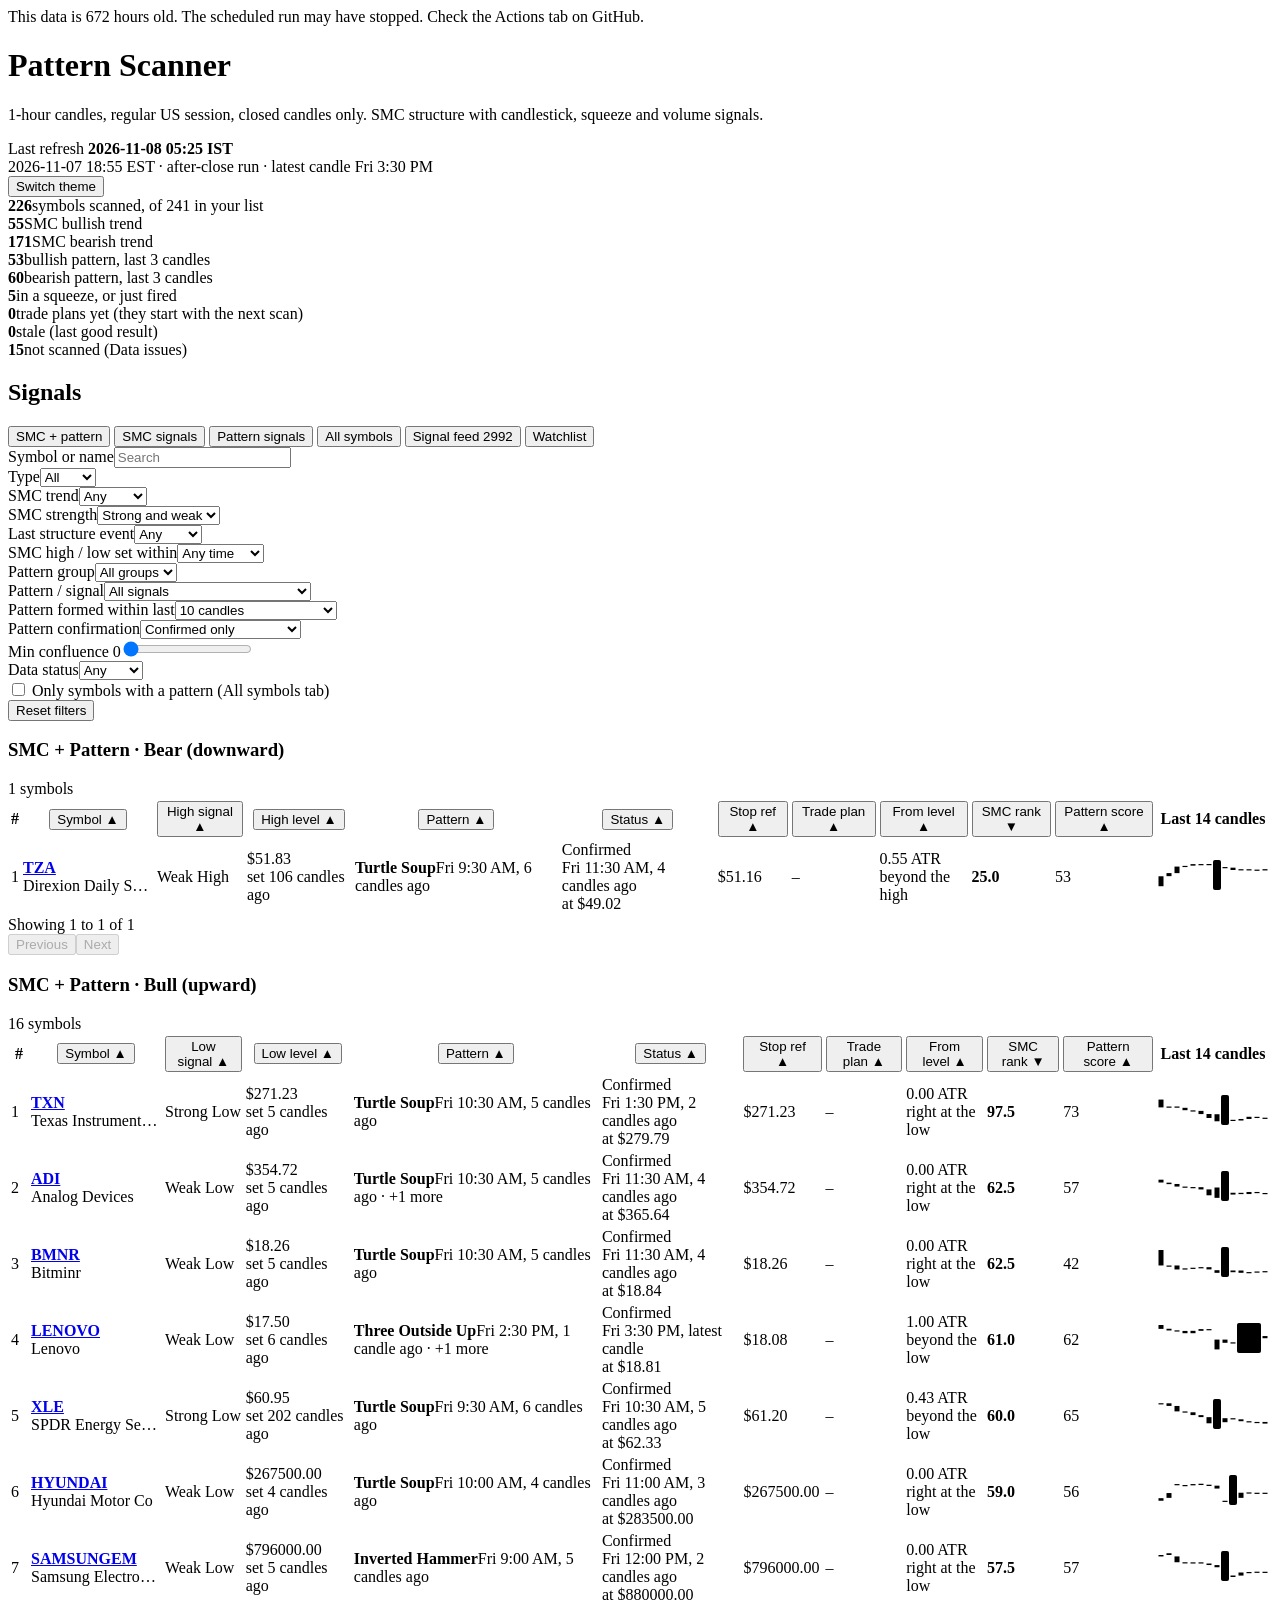
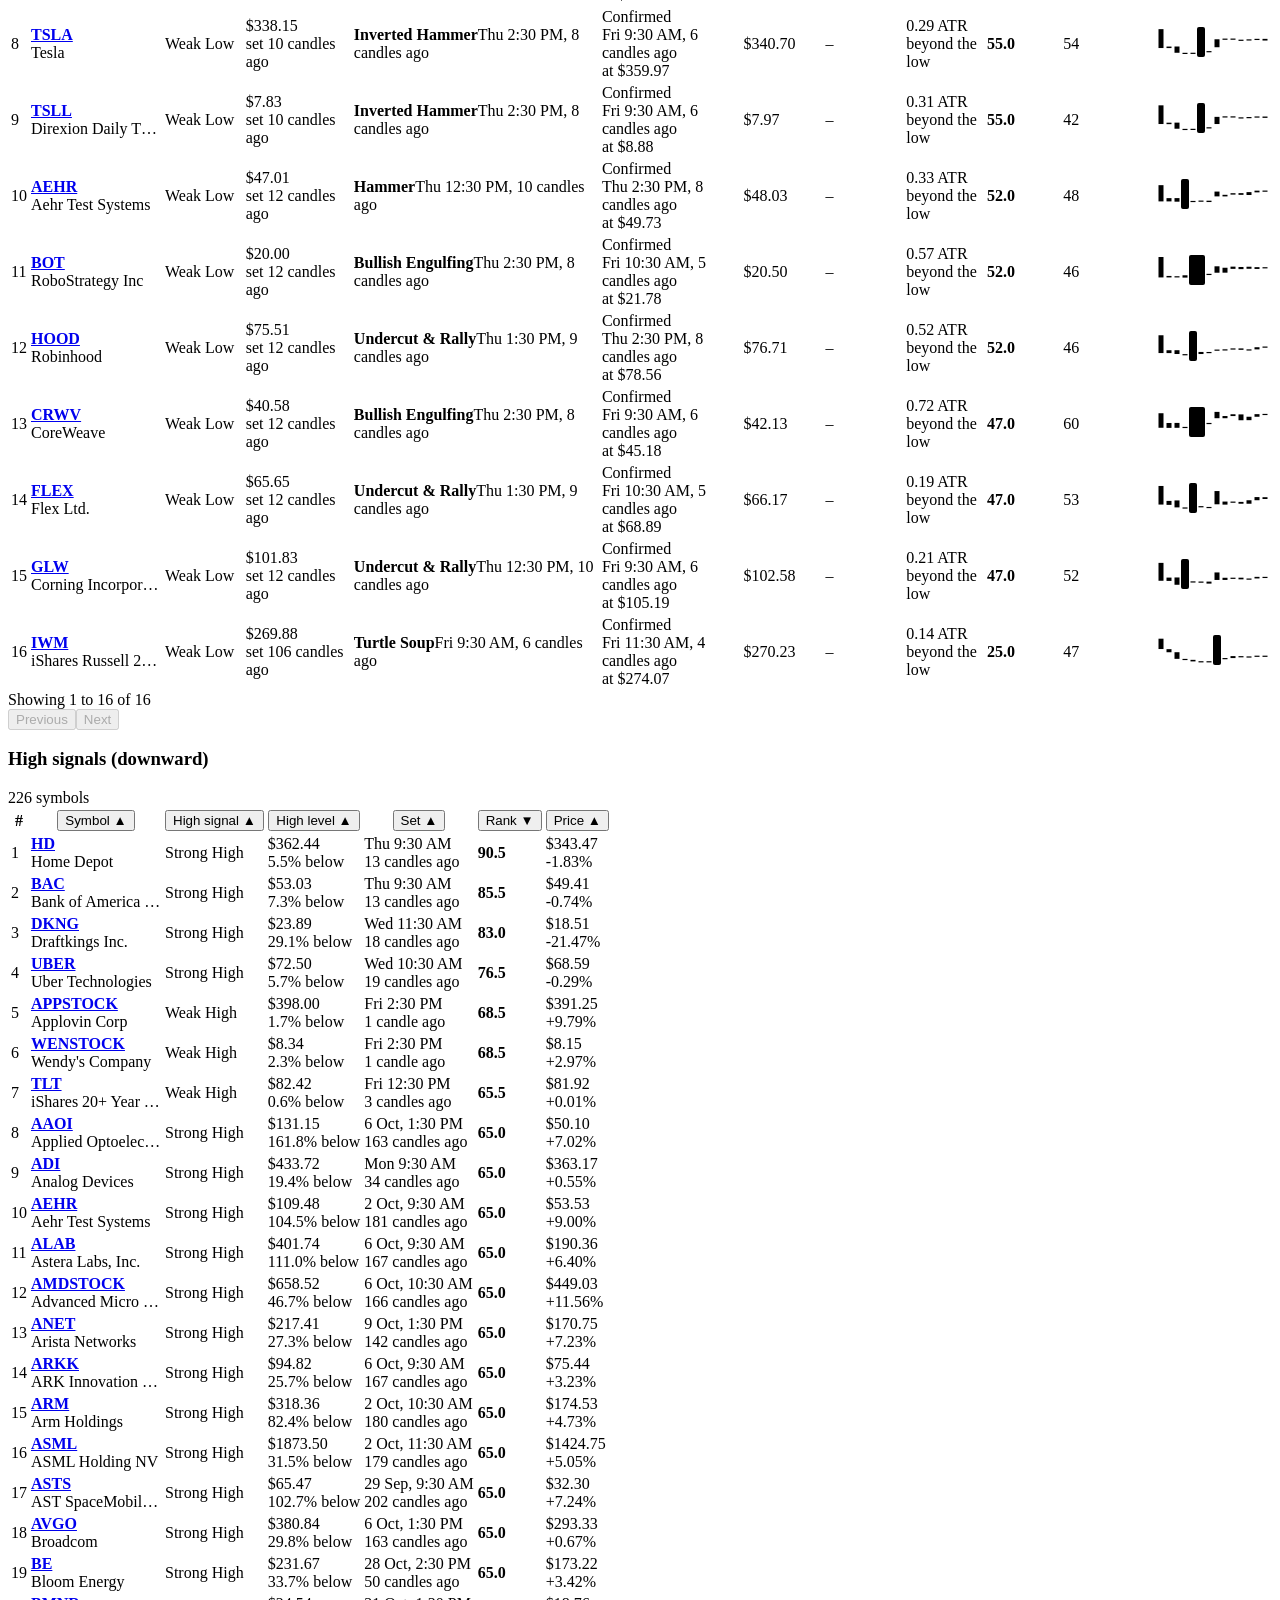
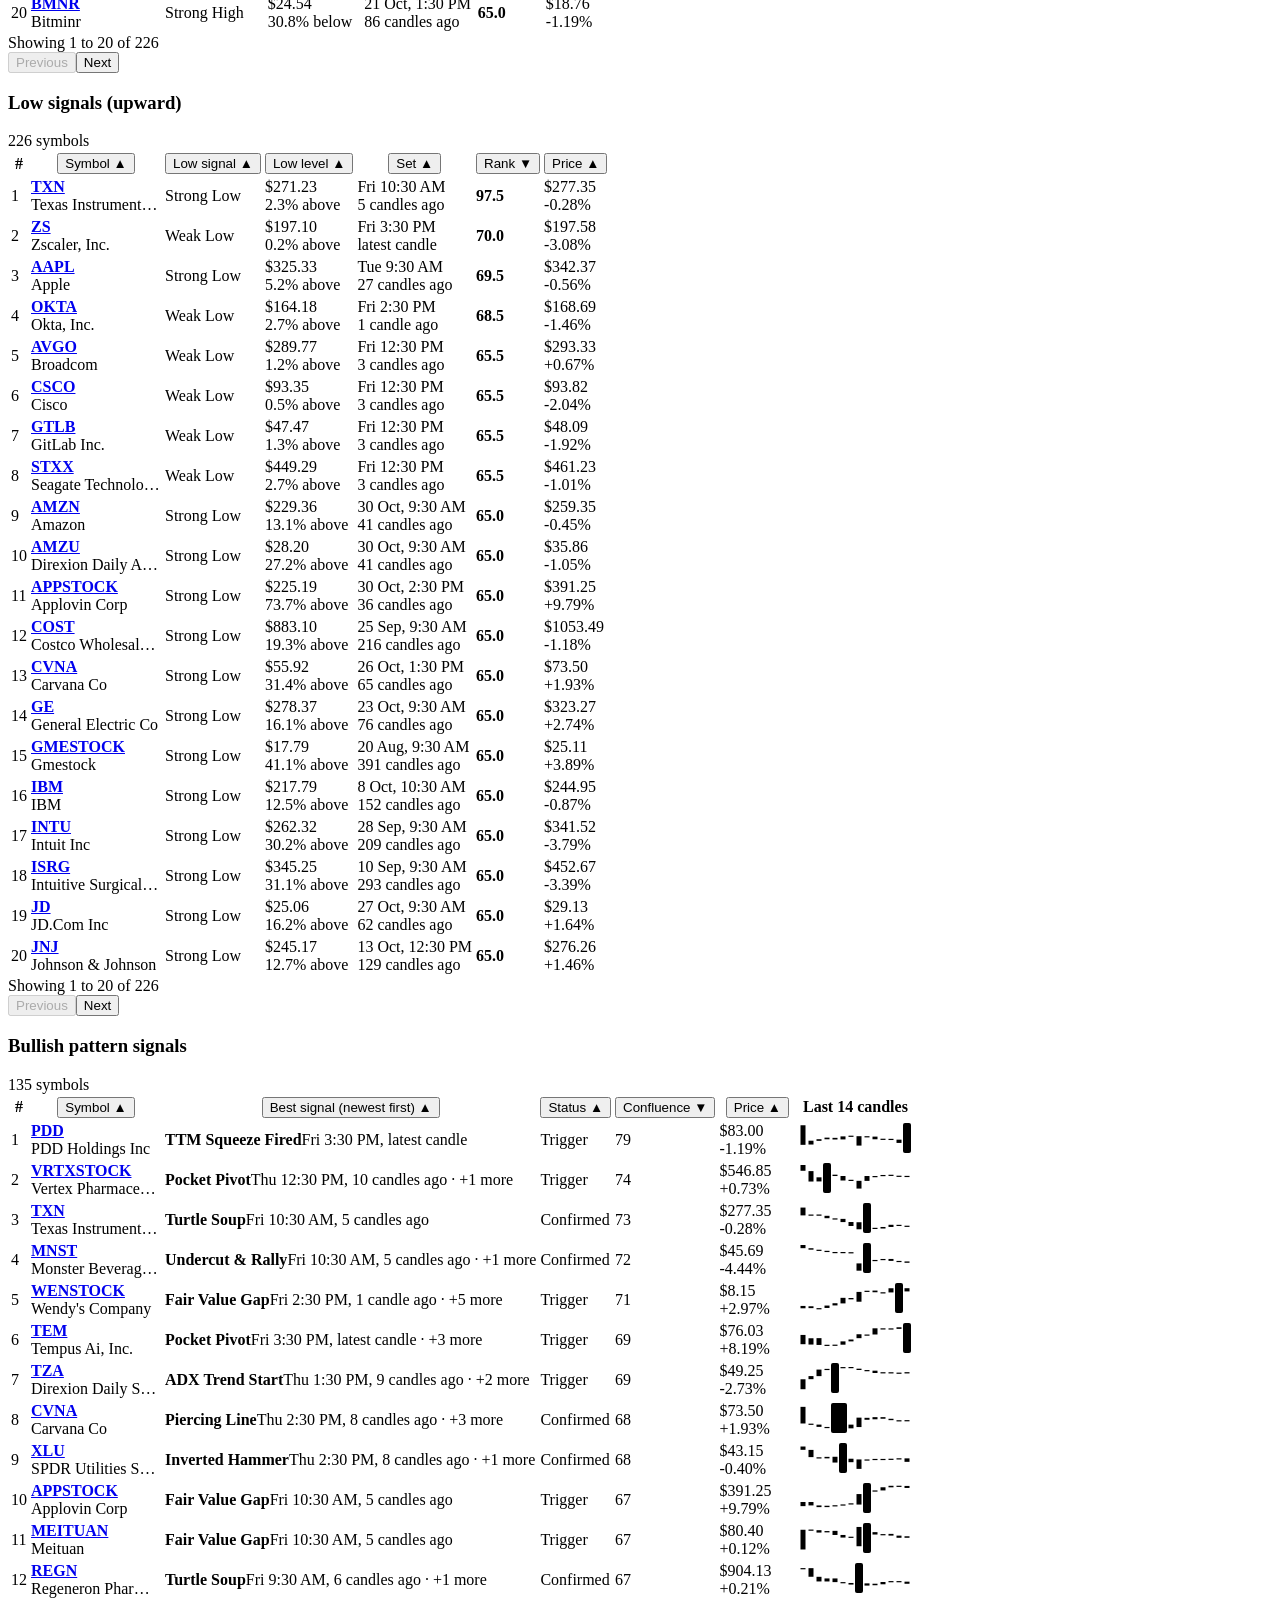
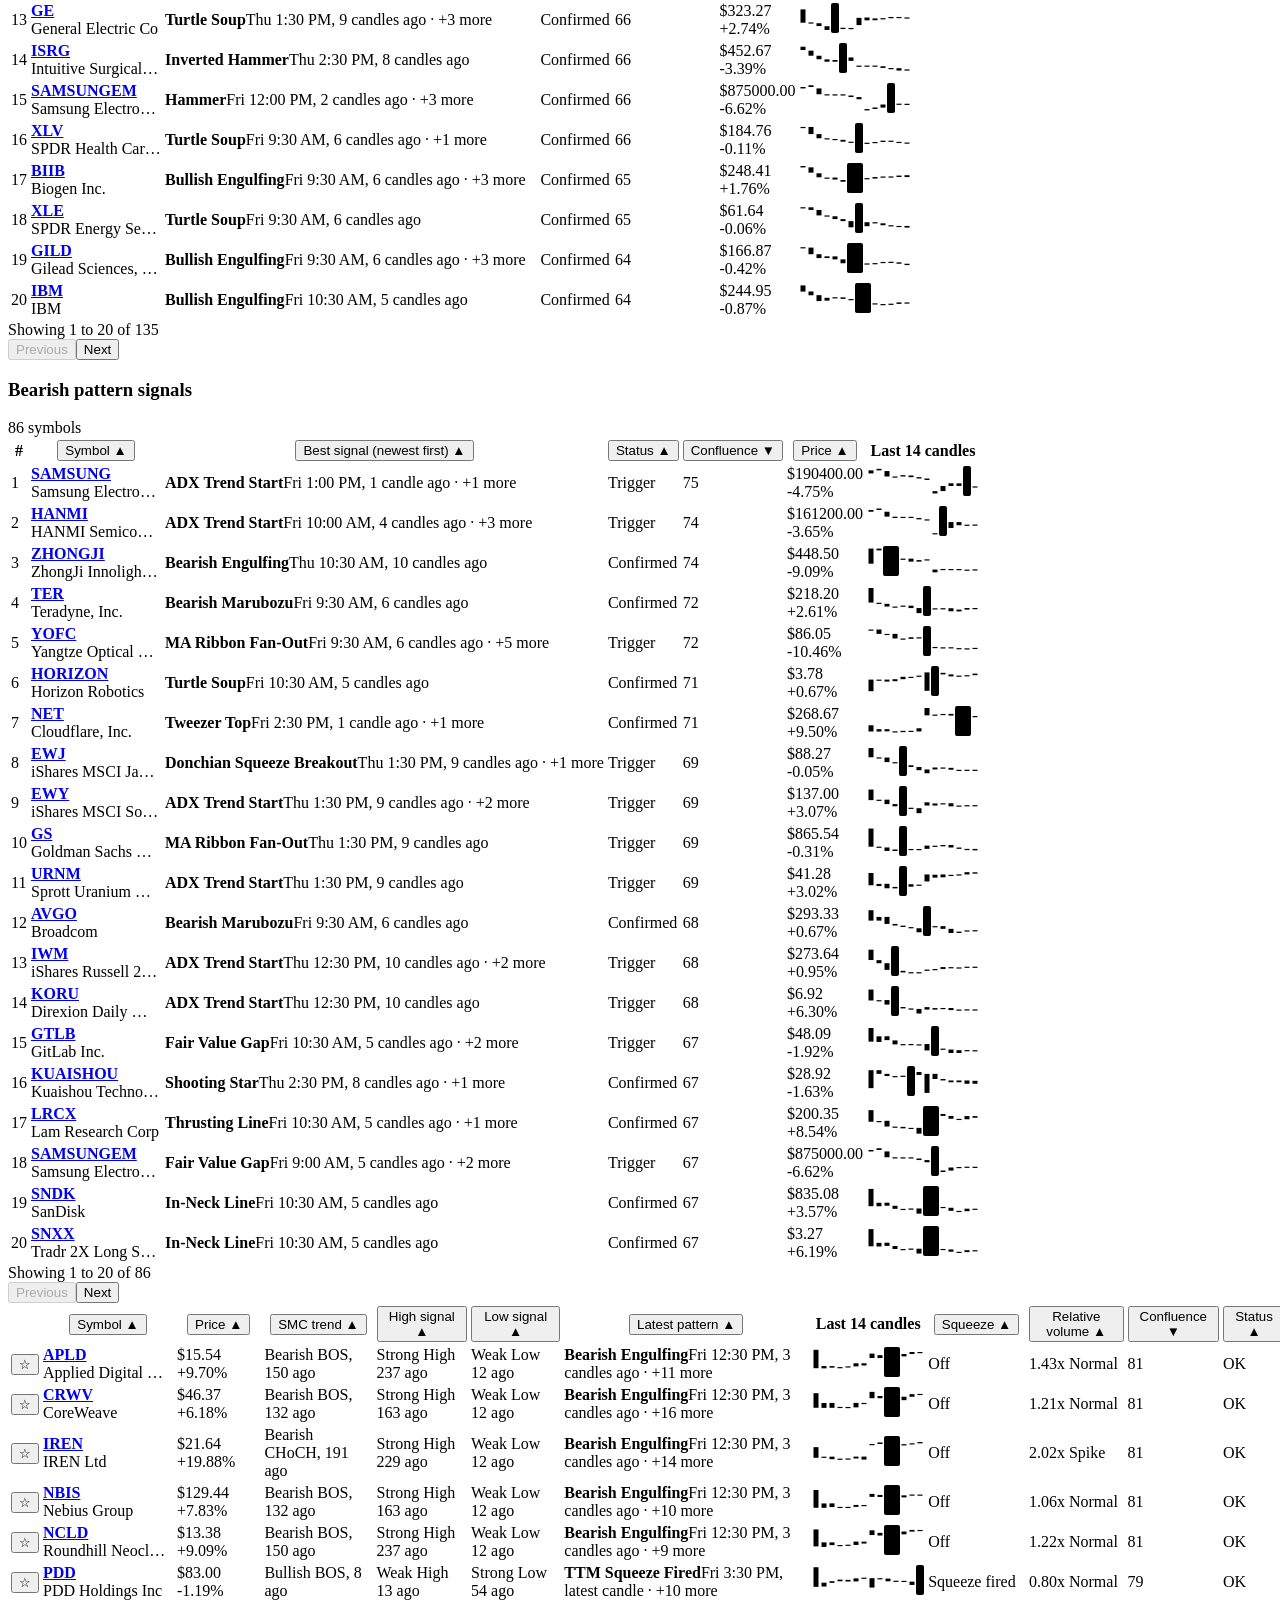
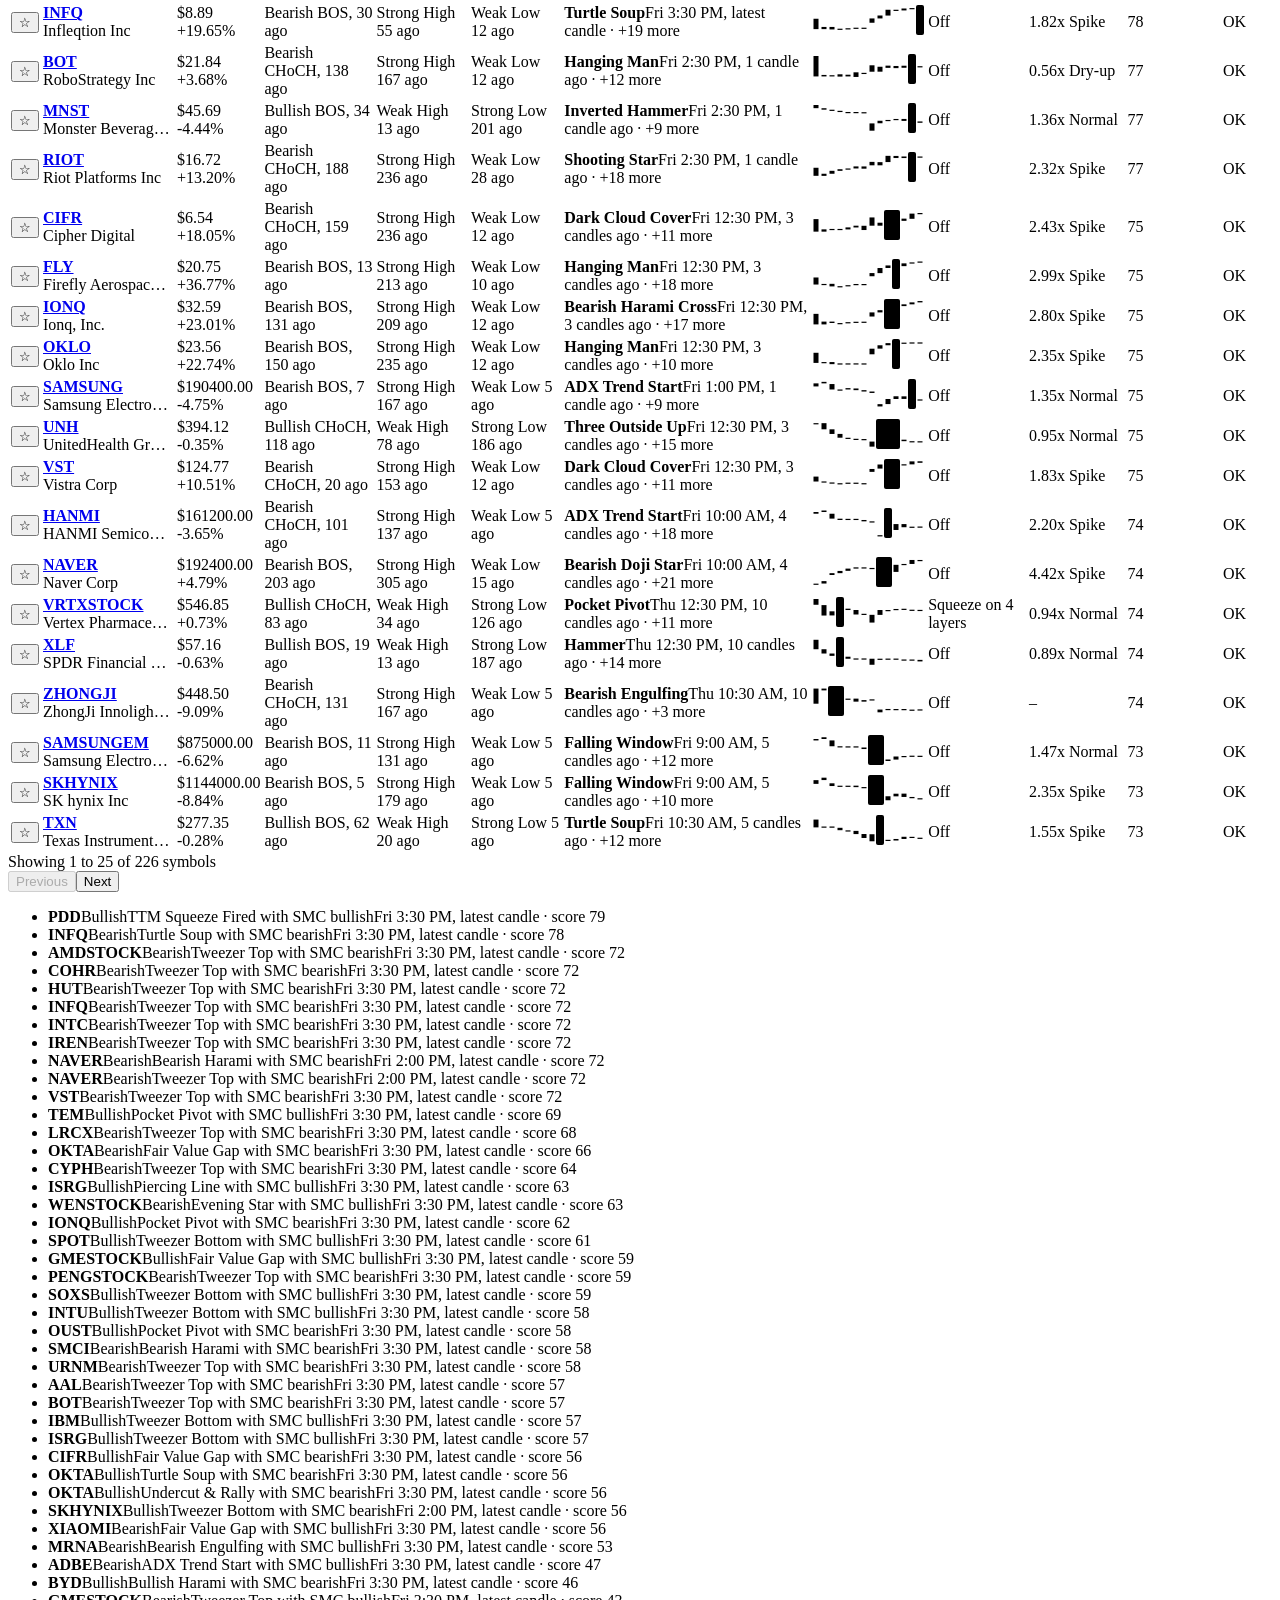
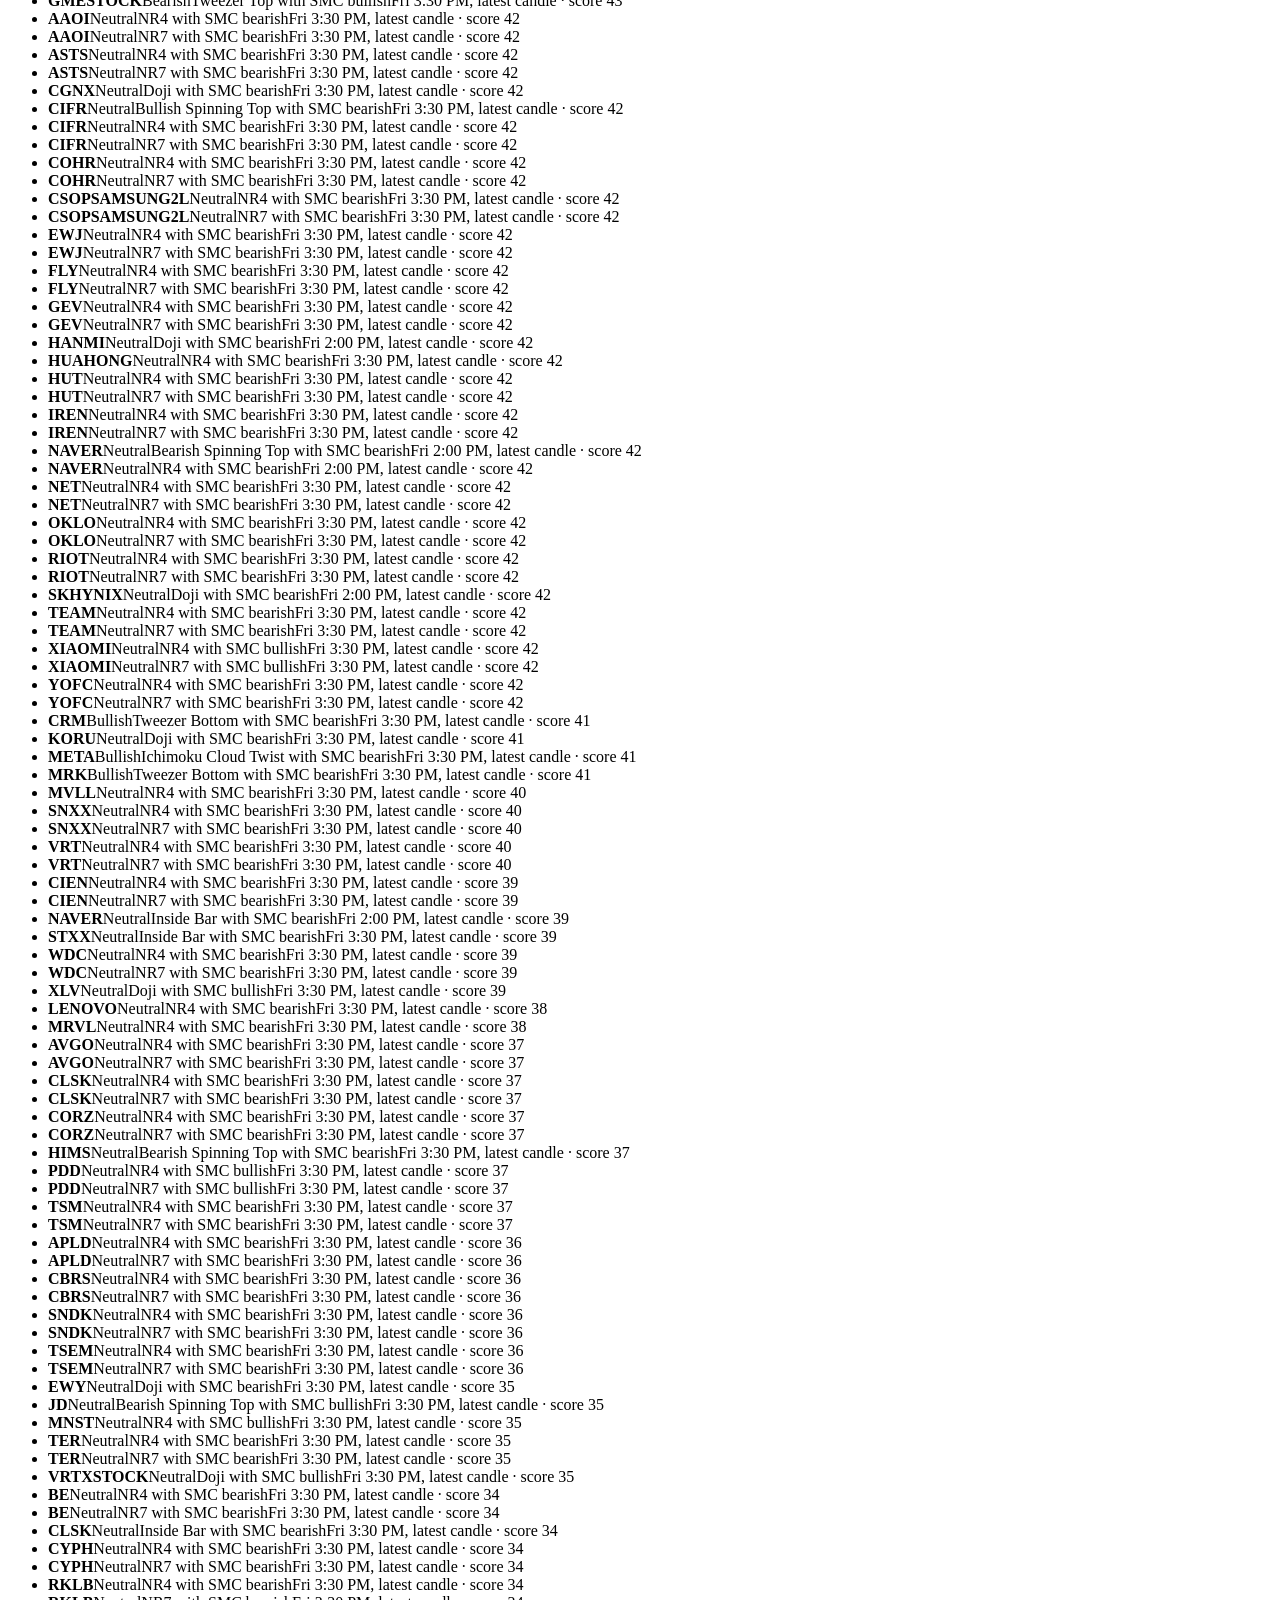
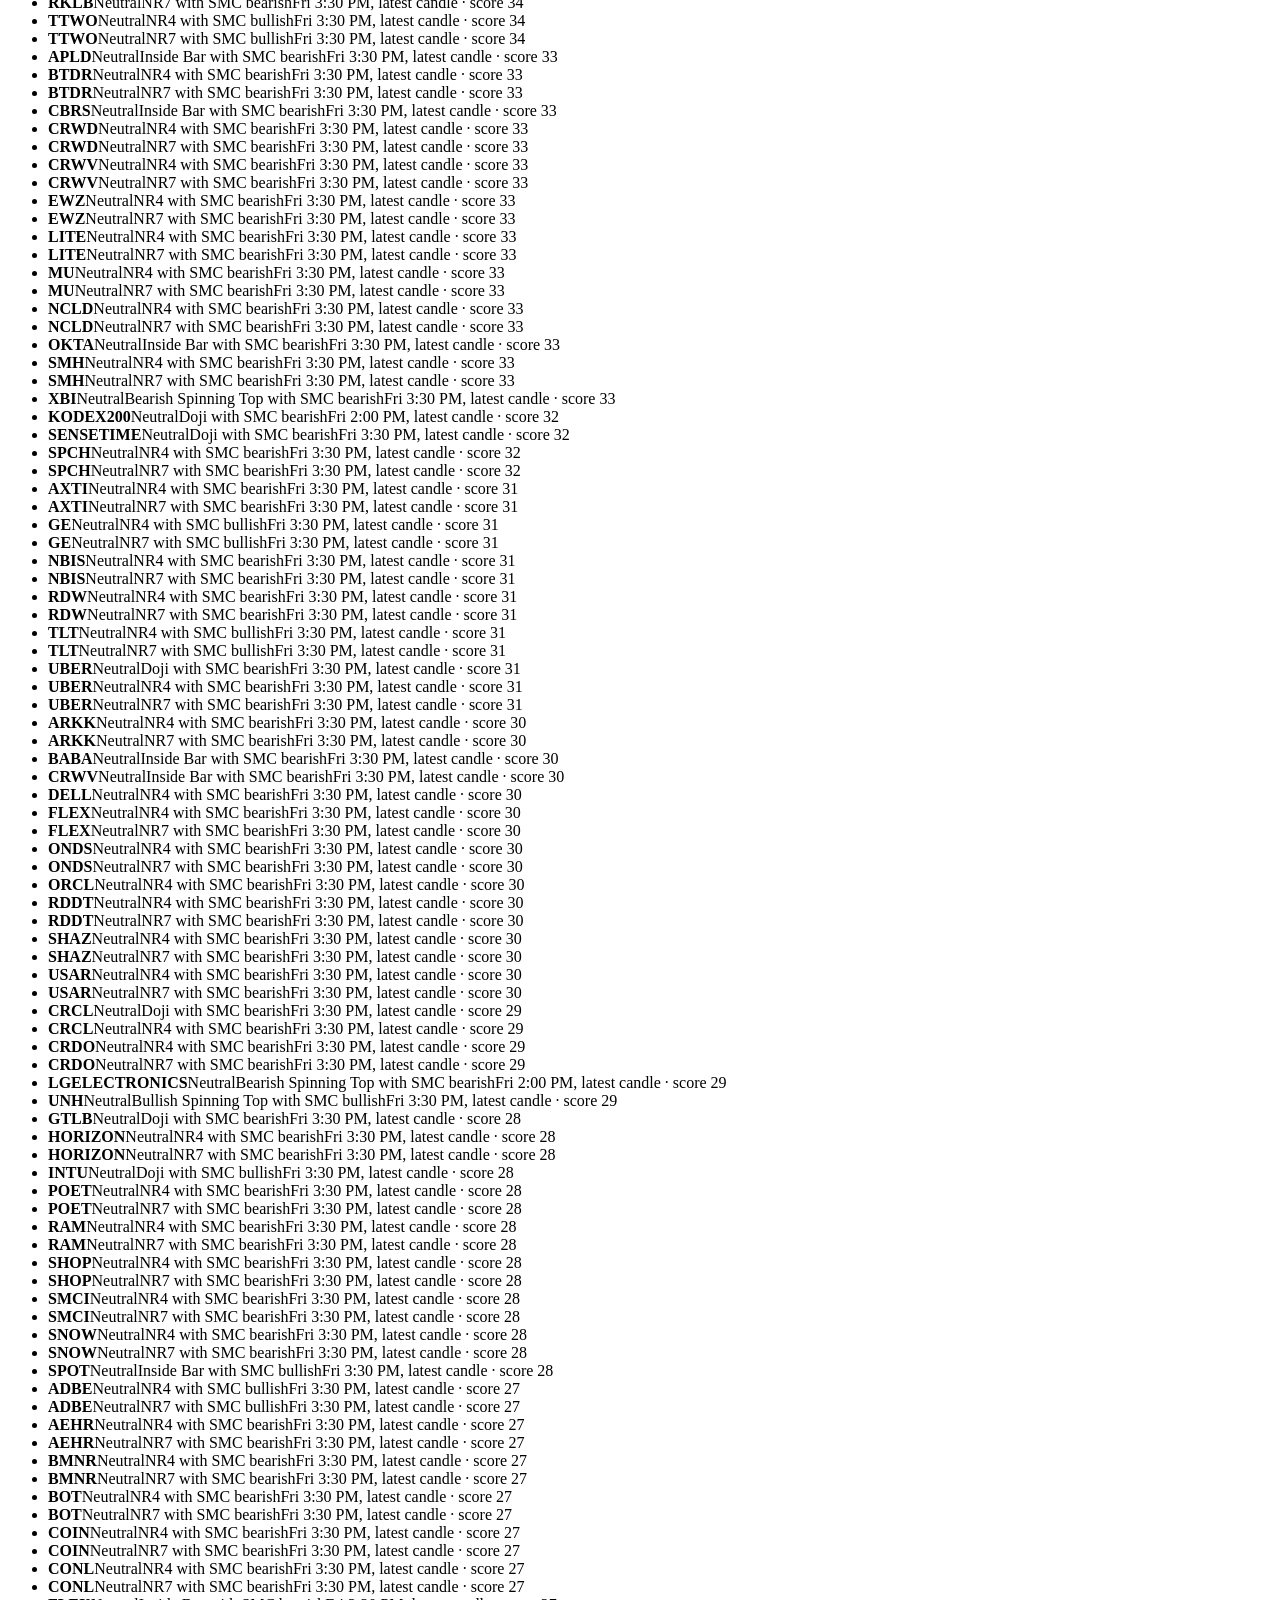
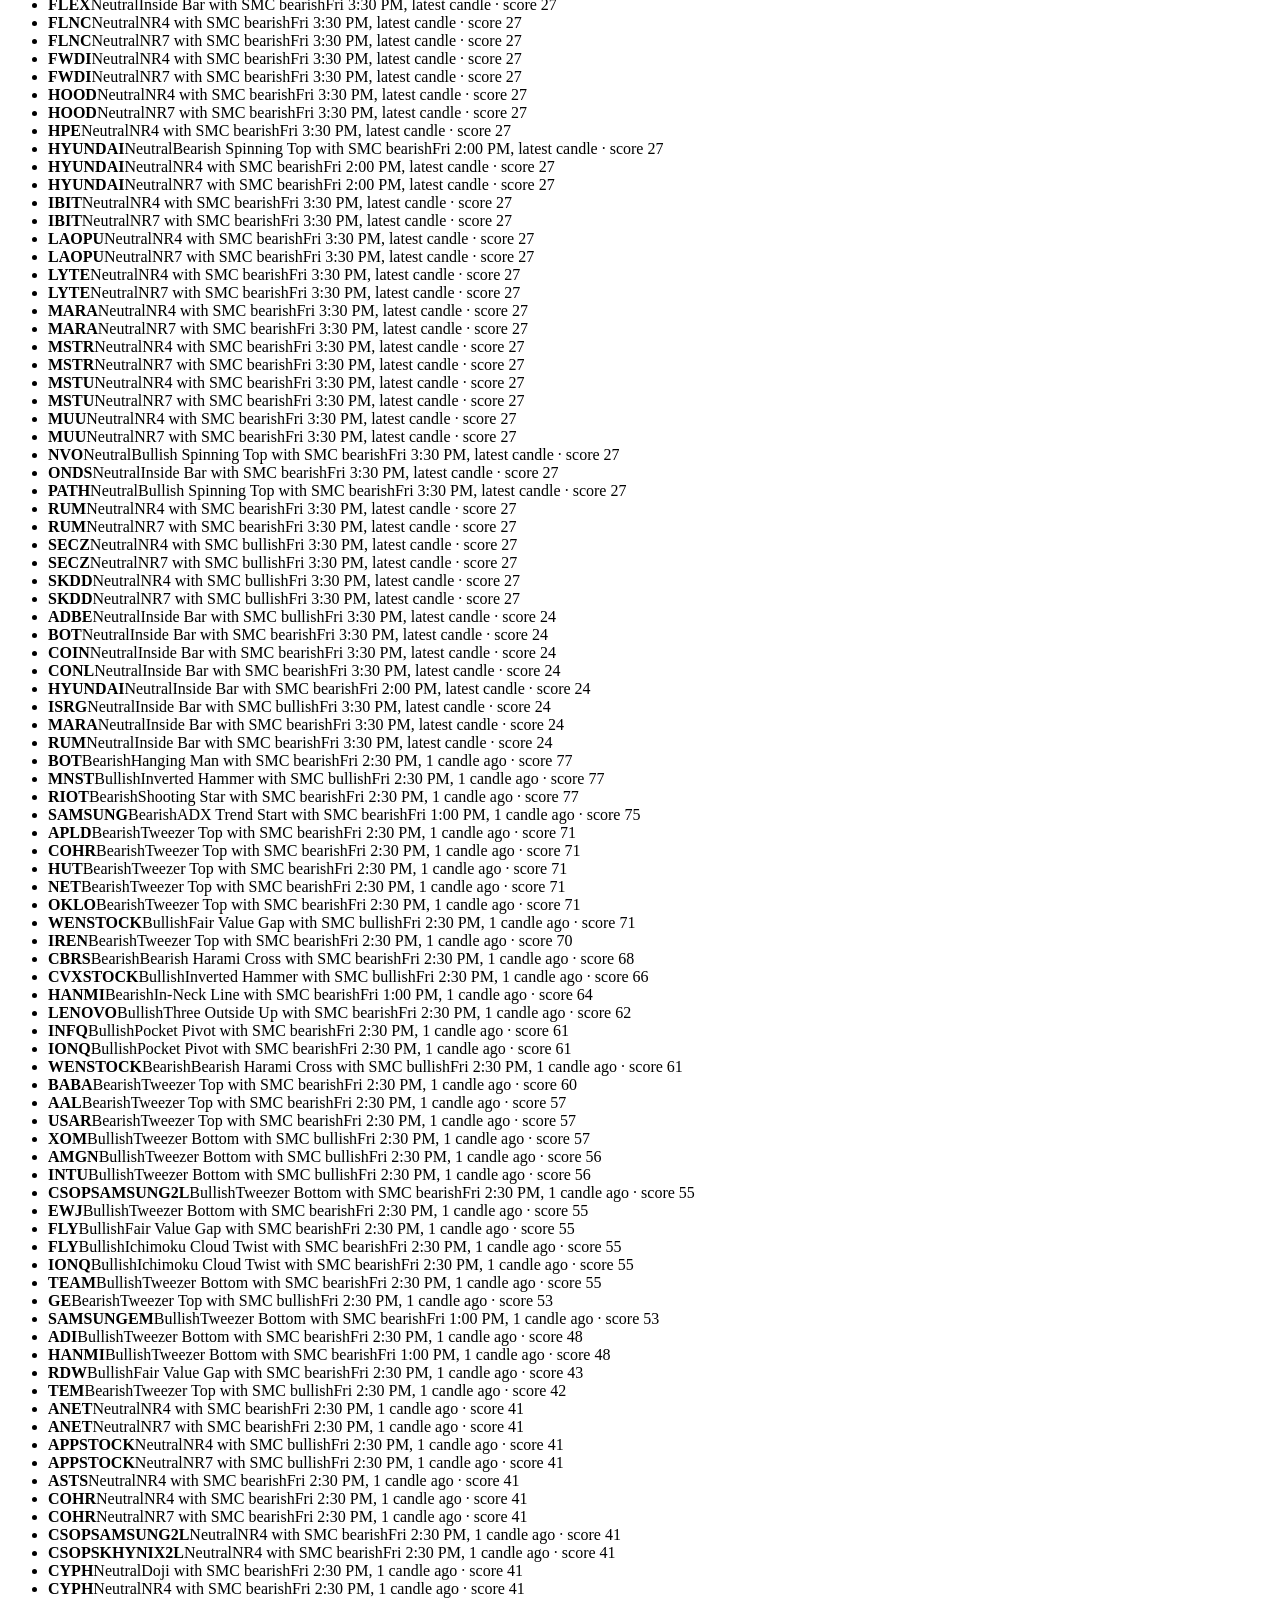
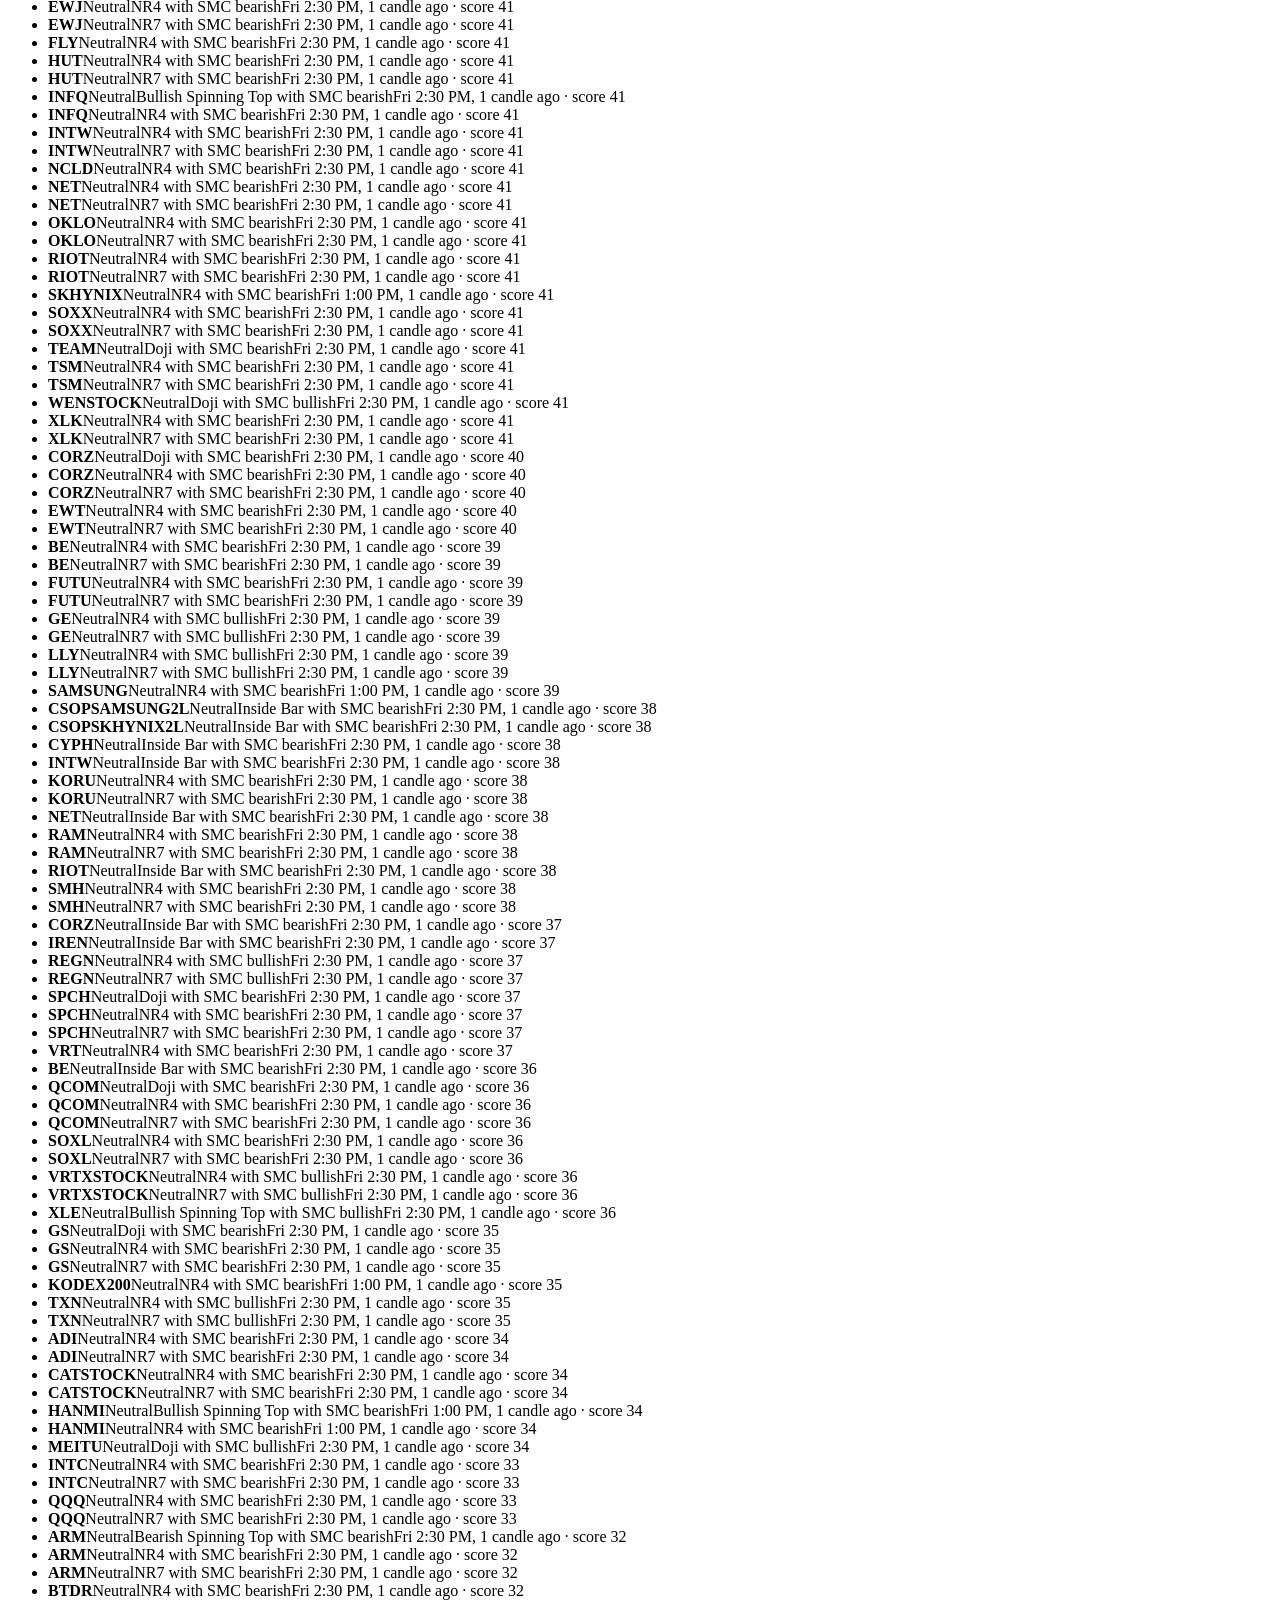
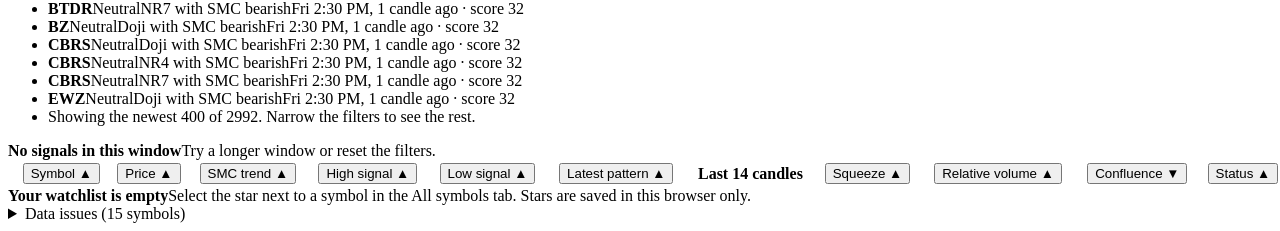
==== main-dashboard/index.html @ 35bfca68 "update" ====
<!DOCTYPE html>
<html lang="en">
<head>
<meta charset="utf-8">
<meta name="viewport" content="width=device-width, initial-scale=1, viewport-fit=cover">
<title>Pattern Scanner</title>
<link rel="preconnect" href="https://fonts.googleapis.com">
<link rel="preconnect" href="https://fonts.gstatic.com" crossorigin>
<link href="https://fonts.googleapis.com/css2?family=IBM+Plex+Sans:wght@400;500;600&display=swap" rel="stylesheet">
<link rel="stylesheet" href="../assets/style.css">
</head>
<body>
<div class="banner err hidden" id="errBanner"></div>
<div class="banner hidden" id="staleBanner"></div>
<div class="wrap">

<header class="top">
  <div>
    <h1>Pattern Scanner</h1>
    <p>1-hour candles, regular US session, closed candles only. SMC structure with candlestick, squeeze and volume signals.</p>
  </div>
  <div class="refresh">
    <div>Last refresh <strong id="refreshIST">loading…</strong></div>
    <div id="refreshSub"></div>
    <button class="theme-btn" id="themeBtn" type="button">Switch theme</button>
  </div>
</header>

<section class="stats" id="stats" aria-label="Scan summary"></section>
<section id="planCompare"></section>
<section id="backtestCard"></section>

<div class="sec"><h2>Signals</h2></div>

<div class="tabs" role="tablist">
  <button class="tab" role="tab" aria-selected="true" data-tab="combo">SMC + pattern</button>
  <button class="tab" role="tab" aria-selected="false" data-tab="smc">SMC signals</button>
  <button class="tab" role="tab" aria-selected="false" data-tab="pat">Pattern signals</button>
  <button class="tab" role="tab" aria-selected="false" data-tab="all">All symbols</button>
  <button class="tab" role="tab" aria-selected="false" data-tab="feed">Signal feed<span class="count" id="feedCount"></span></button>
  <button class="tab" role="tab" aria-selected="false" data-tab="watch">Watchlist<span class="count" id="watchCount"></span></button>
</div>

<section class="filters" aria-label="Filters">
  <div class="field"><label for="fSearch">Symbol or name</label><input id="fSearch" type="search" placeholder="Search"></div>
  <div class="field"><label for="fType">Type</label><select id="fType"><option value="">All</option><option>Stock</option><option>ETF</option></select></div>
  <div class="field"><label for="fSmc">SMC trend</label><select id="fSmc"><option value="">Any</option><option value="BULLISH">Bullish</option><option value="BEARISH">Bearish</option></select></div>
  <div class="field"><label for="fStrength">SMC strength</label><select id="fStrength"><option value="">Strong and weak</option><option value="STRONG">Strong only</option><option value="WEAK">Weak only</option></select></div>
  <div class="field"><label for="fEvent">Last structure event</label><select id="fEvent"><option value="">Any</option><option value="BOS">BOS</option><option value="CHOCH">CHoCH</option></select></div>
  <div class="field"><label for="fAge">SMC high / low set within</label><select id="fAge"><option value="">Any time</option><option value="3">3 candles</option><option value="6">6 candles</option><option value="10">10 candles</option><option value="20">20 candles</option><option value="35">35 candles</option></select></div>
  <div class="field"><label for="fGroup">Pattern group</label><select id="fGroup"><option value="">All groups</option></select></div>
  <div class="field"><label for="fPat">Pattern / signal</label><select id="fPat"><option value="">All signals</option></select></div>
  <div class="field"><label for="fWin">Pattern formed within last</label><select id="fWin"></select></div>
  <div class="field"><label for="fConfirm">Pattern confirmation</label><select id="fConfirm"><option value="confirmed" selected>Confirmed only</option><option value="pending">Pending only</option><option value="any">Confirmed and pending</option></select></div>
  <div class="field"><label for="fConf">Min confluence <span class="val" id="fConfVal">0</span></label><input id="fConf" type="range" min="0" max="90" step="5" value="0"></div>
  <div class="field"><label for="fStatus">Data status</label><select id="fStatus"><option value="">Any</option><option>OK</option><option>STALE</option></select></div>
  <div class="field check"><label><input id="fOnly" type="checkbox"> Only symbols with a pattern (All symbols tab)</label></div>
  <div class="actions"><button class="btn" id="fReset" type="button">Reset filters</button></div>
</section>

<div id="viewCombo"><section class="pair one" id="fullCombo"></section></div>
<div id="viewSmc" class="hidden"><section class="pair" id="fullSmc"></section></div>
<div id="viewPat" class="hidden"><section class="pair" id="fullPat"></section></div>

<div id="viewAll" class="hidden">
  <section class="card">
    <div class="scroll"><table id="tbl" style="min-width:1280px"><thead><tr id="thead"></tr></thead><tbody id="tbody"></tbody></table></div>
    <div class="empty hidden" id="emptyAll"></div>
    <div class="pager"><span class="muted small" id="pagerInfo"></span><div class="btns"><button class="btn" id="prev" type="button">Previous</button><button class="btn" id="next" type="button">Next</button></div></div>
  </section>
</div>

<div id="viewFeed" class="hidden"><section class="card"><ul class="feed" id="feed"></ul><div class="empty hidden" id="emptyFeed"><b>No signals in this window</b>Try a longer window or reset the filters.</div></section></div>

<div id="viewWatch" class="hidden"><section class="card"><div class="scroll"><table id="tblWatch" style="min-width:1280px"><thead><tr id="theadW"></tr></thead><tbody id="tbodyW"></tbody></table></div>
  <div class="empty hidden" id="emptyWatch"><b>Your watchlist is empty</b>Select the star next to a symbol in the All symbols tab. Stars are saved in this browser only.</div></section></div>

<details class="issues" id="issues" hidden>
  <summary id="issuesSummary"></summary>
  <div class="body">
    <p class="muted small">These symbols are not in the tables above. Fix them in <code>shared-data/symbols.csv</code> (the <code>Yahoo Symbol</code> and <code>Active</code> columns) and the next run picks the change up.</p>
    <div class="scroll"><table><thead><tr><th>Symbol</th><th>Yahoo symbol</th><th>Status</th><th>Detail</th></tr></thead><tbody id="issuesBody"></tbody></table></div>
    <p class="muted small" id="csvProblems"></p>
  </div>
</details>

</div>
<script src="../assets/common.js"></script>
<script>
let DATA = null, LIVE = [], META = {};
let watch = getWatch();
const $ = (s, r=document) => r.querySelector(s);
const stockUrl = sym => '../stock/index.html?symbol=' + encodeURIComponent(sym);
const DEFAULT_F = {q:'', type:'', smc:'', strength:'', event:'', age:'', group:'', pat:'', win:10, conf:0, status:'', confirm:'confirmed', only:false};
const state = { tab: 'combo', f: {...DEFAULT_F}, all: {key: 'conf', dir: -1, page: 1, per: 25},
  t: { smcHigh: {key:'rank', dir:-1, page:1}, smcLow: {key:'rank', dir:-1, page:1}, patBull: {key:'score', dir:-1, page:1}, patBear: {key:'score', dir:-1, page:1},
    comboLow: {key:'rank', dir:-1, page:1}, comboHigh: {key:'rank', dir:-1, page:1} } };
const PER = 20;

/* ---------- small cell helpers ---------- */
const SIG = {STRONG_HIGH:['sh','Strong High'], WEAK_HIGH:['wh','Weak High'], STRONG_LOW:['sl','Strong Low'], WEAK_LOW:['wl','Weak Low']};
const sigPill = sig => SIG[sig] ? '<span class="pill ' + SIG[sig][0] + '">' + SIG[sig][1] + '</span>' : '<span class="muted">–</span>';
const EV = {BOS:'BOS', CHOCH:'CHoCH'};
function trendCell(s){
  const m = s.smc || {}, t = m.trend;
  if (t !== 'BULLISH' && t !== 'BEARISH') return '<span class="muted small">Unknown</span>';
  const ev = EV[m.structure_event] ? EV[m.structure_event] + (m.structure_bars_since >= 0 ? ', ' + m.structure_bars_since + ' ago' : '') : '';
  return '<span class="pill ' + (t === 'BULLISH' ? 'bull' : 'bear') + '">' + (t === 'BULLISH' ? 'Bullish' : 'Bearish') + '</span> <span class="muted small">' + esc(ev) + '</span>';
}
const symCell = s => '<a class="symlink" href="' + stockUrl(s.symbol) + '"><b>' + esc(s.symbol) + '</b></a><span class="small muted" title="' + esc(s.name) + '" style="display:block;max-width:130px;white-space:nowrap;overflow:hidden;text-overflow:ellipsis">' + esc(s.name) + '</span>';
const priceCell = s => '$' + money(s.price) + (s.change_pct == null ? '' : '<br><span class="small" style="color:var(--' + (s.change_pct >= 0 ? 'bull' : 'bear') + ')">' + (s.change_pct >= 0 ? '+' : '') + s.change_pct.toFixed(2) + '%</span>');
function confCell(n, dir){ if (!n) return '<span class="muted">0</span>';
  return '<div class="conf"><div class="bar"><i style="width:' + n + '%;background:var(--' + colorVar(dir) + ')"></i></div><span class="n">' + n + '</span></div>'; }
function sqCell(c){ c = c || {}; const st = c.squeeze_state, n = (c.compression_layers || []).length;
  const base = st === 'on' ? '<span class="pill neutral">Squeeze on</span>' : st === 'fired' ? '<span class="pill bull">Squeeze fired</span>' : '<span class="muted small">Off</span>';
  return base + (n >= 3 ? ' <span class="muted small" title="Layers on: ' + esc((c.compression_layers || []).join(', ')) + '">' + n + ' layers</span>' : ''); }
function rvCell(c){ const v = c && c.rel_volume; if (v == null) return '<span class="muted">–</span>';
  const cls = v >= 1.5 ? 'bull' : v <= 0.7 ? 'neutral' : 'none', txt = v >= 1.5 ? 'Spike' : v <= 0.7 ? 'Dry-up' : 'Normal';
  return v.toFixed(2) + 'x <span class="pill ' + cls + '">' + txt + '</span>'; }
function statusCell(s){ return s.scanner_status === 'OK' ? '<span class="pill none">OK</span>'
  : '<span class="pill neutral" title="' + esc(s.scan_error || 'Last scan failed') + '. Showing the previous good result from ' + esc(s.scanned_at || '?') + '.">Stale</span>'; }
function patCell(b, more){
  if (!b) return '<span class="muted">No signal in window</span>';
  return '<div class="patcell ' + b.dir + '"><b>' + esc(b.name) + '</b><span>' + esc(fmtTime(b.time)) + ', ' + agoText(b.since) + (more > 0 ? ' · +' + more + ' more' : '') + '</span></div>';
}
function levelCell(m, key){      // High/Low signal: pill + how long ago the level was set
  const sig = m[key + '_signal'], since = m[key + '_bars_since'];
  if (!SIG[sig]) return '<span class="muted">–</span>';
  return sigPill(sig) + (since != null && since >= 0 ? ' <span class="muted small">' + since + ' ago</span>' : '');
}

/* ---------- filters ---------- */
function symbolOk(s){
  const f = state.f, q = f.q.trim().toLowerCase(), m = s.smc || {};
  return (!q || s.symbol.toLowerCase().includes(q) || (s.name || '').toLowerCase().includes(q))
    && (!f.type || s.type === f.type) && (!f.smc || m.trend === f.smc) && (!f.status || s.scanner_status === f.status)
    && (!f.event || m.structure_event === f.event);
}
/* SMC rows: side 'high' uses the trailing high (Strong/Weak High, bearish rank), 'low' the trailing low. */
function smcRows(side, filtered){
  const key = side === 'high' ? 'top' : 'bottom', f = state.f;
  return (filtered ? LIVE.filter(symbolOk) : LIVE).map(s => {
    const m = s.smc || {}, level = m[key + '_signal_price'];
    return {s, sig: m[key + '_signal'], level, time: m[key + '_signal_time'], since: m[key + '_bars_since'],
      rank: side === 'high' ? m.bearish_rank_score : m.bullish_rank_score,
      away: level ? (side === 'high' ? (level - s.price) / s.price : (s.price - level) / level) * 100 : null};
  }).filter(r => SIG[r.sig]
    && (!filtered || ((!f.strength || r.sig.startsWith(f.strength)) && (f.age === '' || (r.since != null && r.since >= 0 && r.since <= +f.age)))));
}
/* Pattern rows: every symbol with at least one bullish (or bearish) signal in the window that passes the confirmation rule.
   Failed patterns never count. The Top 20 boards always use "confirmed" (patStatus in assets/common.js). */
function patRows(dir, filtered){
  const f = state.f, win = filtered ? f.win : (META.top_board_window || 20), mode = filtered ? f.confirm : 'confirmed';
  const passes = st => mode === 'any' ? st !== 'failed' : mode === 'pending' ? st === 'pending' : (st === 'confirmed' || st === 'trigger');
  return (filtered ? LIVE.filter(symbolOk) : LIVE).map(s => {
    let items = signalsIn(s, win).filter(g => g.dir === dir).map(g => ({g, st: patStatus(s, g)})).filter(x => passes(x.st));
    if (filtered) { if (f.group) items = items.filter(x => x.g.group === f.group); if (f.pat) items = items.filter(x => x.g.name === f.pat); }
    items.sort((x, y) => y.g.score - x.g.score || x.g.since - y.g.since);
    const top = items[0];
    return top ? {s, best: top.g, n: items.length, score: top.g.score, since: top.g.since, status: top.st} : null;
  }).filter(r => r && (!filtered || r.score >= f.conf));
}
const PAT_TIP = "Confirmed only by default: a candle pattern counts once a later candle has closed beyond it (the Handbook's rule). Squeeze, volume, trend and structure signals show as Trigger because the close beyond a level is the signal itself. Failed patterns are never shown. Use the Pattern confirmation filter to see pending ones.";
function patStatusCell(r, dir){
  return r.status === 'confirmed' ? '<span class="pill ' + dir + '">Confirmed</span>'
    : r.status === 'pending' ? '<span class="pill neutral" title="Pattern formed, no later candle has closed beyond it yet">Pending</span>'
    : '<span class="pill none" title="Event signal: the close beyond its level is the trigger itself, nothing further to confirm">Trigger</span>';
}

/* ---------- SMC level + reversal pattern ---------- */
/* Reversal patterns with 3 stars or more in the Handbook ratings (docs/SIGNALS.md), plus Turtle Soup and Undercut & Rally.
   Continuation patterns (windows, three methods, marubozu) are left out on purpose. */
const REV = {
  bull: ['Hammer','Inverted Hammer','Dragonfly Doji','Bullish Engulfing','Piercing Line','Bullish Kicker','Bullish Harami Cross','Bullish Doji Star',
         'Morning Star','Bullish Abandoned Baby','Three White Soldiers','Three Inside Up','Three Outside Up','Bullish Tri-Star','Turtle Soup','Undercut & Rally'],
  bear: ['Shooting Star','Hanging Man','Gravestone Doji','Bearish Engulfing','Dark Cloud Cover','Bearish Kicker','Bearish Harami Cross','Bearish Doji Star',
         'Evening Star','Bearish Abandoned Baby','Three Black Crows','Three Inside Down','Three Outside Down','Bearish Tri-Star','Turtle Soup']
};
const COMBO_ATR = 1;           // the pattern's extreme must be within this many ATR of the SMC level
const COMBO_TREND = 1;         // price must have travelled into the level: the 8 closes before the pattern average at least this many ATR beyond it
const COMBO_RUN = 2;           // drop the setup once price has already run this many ATR away from the pattern (the turn is over, not coming)
const COMBO_TOP_WIN = 10;      // the Top 20 boards only look at patterns formed in the last 10 candles
/* side 'low': Strong/Weak Low + bullish pattern. side 'high': Strong/Weak High + bearish pattern. */
function comboRows(side, filtered){
  const low = side === 'low', key = low ? 'bottom' : 'top', dir = low ? 'bull' : 'bear', f = state.f;
  const win = filtered ? f.win : COMBO_TOP_WIN, out = [];
  (filtered ? LIVE.filter(symbolOk) : LIVE).forEach(s => {
    const m = s.smc || {}, sig = m[key + '_signal'], level = m[key + '_signal_price'], lvSince = m[key + '_bars_since'];
    const atr = (s.context || {}).atr, cs = s.candles || [], n = cs.length;
    if (!SIG[sig] || !sig.endsWith(low ? 'LOW' : 'HIGH') || level == null || !(atr > 0) || !n) return;
    if (filtered && ((f.strength && !sig.startsWith(f.strength)) || (f.age !== '' && !(lvSince != null && lvSince >= 0 && lvSince <= +f.age)))) return;
    const cands = [];
    signalsIn(s, win).forEach(g => {
      if (g.dir !== dir || !REV[dir].includes(g.name) || g.confirm === 'failed') return;
      if (filtered && ((f.group && g.group !== f.group) || (f.pat && g.name !== f.pat) || g.score < f.conf)) return;
      if (lvSince != null && lvSince >= 0 && g.since > lvSince) return;            // pattern must come at or after the level was set
      const end = n - 1 - g.since, a = Math.max(0, end - (g.len - 1)); if (end < 0) return;
      let lo = Infinity, hi = -Infinity;
      for (let i = a; i <= end; i++) { lo = Math.min(lo, cs[i][3]); hi = Math.max(hi, cs[i][2]); }
      const ext = low ? lo : hi, gap = ext - level;
      if (Math.abs(gap) > COMBO_ATR * atr) return;                                  // not at the level
      const pre = cs.slice(Math.max(0, a - 8), a);                                   // the candles before the pattern
      if (pre.length < 4) return;
      const avg = pre.reduce((t, c) => t + c[4], 0) / pre.length;
      if (!((low ? avg - ext : ext - avg) >= COMBO_TREND * atr)) return;            // no real move into the level, so nothing to reverse
      if ((low ? s.price - ext : ext - s.price) > COMBO_RUN * atr) return;          // already ran away, too late
      let status = g.confirm || 'pending', failed = false, confIdx = -1;
      for (let i = end + 1; i < n; i++) {
        if (low ? cs[i][3] < ext : cs[i][2] > ext) { failed = true; break; }       // new low (high) after the pattern: setup is dead
        if (confIdx < 0 && (low ? cs[i][4] > hi : cs[i][4] < lo)) confIdx = i;      // first later candle that closed beyond the pattern = confirmation candle
        if (status === 'pending' && confIdx === i) status = 'confirmed';
      }
      if (failed) return;
      if (status !== 'confirmed') return;                                           // only turns that have already started: a later candle closed beyond the pattern
      cands.push({g, status, confTime: confIdx >= 0 ? cs[confIdx][0] : null, confPrice: confIdx >= 0 ? cs[confIdx][4] : null, confSince: confIdx >= 0 ? n - 1 - confIdx : null, stop: g.stop != null ? g.stop : ext, dist: Math.abs(gap) / atr, above: low ? gap >= 0 : gap <= 0});
    });
    if (!cands.length) return;
    cands.sort((x, y) => y.g.score - x.g.score || x.g.since - y.g.since);
    const c = cands[0];
    out.push({s, sig, level, time: m[key + '_signal_time'], since: lvSince, rank: low ? m.bullish_rank_score : m.bearish_rank_score,
      best: c.g, n: cands.length, status: c.status, confTime: c.confTime, confPrice: c.confPrice, confSince: c.confSince, stop: c.stop, dist: c.dist, above: c.above, score: c.g.score});
  });
  return out;
}

/* ---------- generic compact table ---------- */
const smcCols = side => [
  {k:'sym', t:'Symbol', get: r => r.s.symbol, cell: r => symCell(r.s)},
  {k:'sig', t: side === 'high' ? 'High signal' : 'Low signal', get: r => r.sig, cell: r => sigPill(r.sig)},
  {k:'level', t: side === 'high' ? 'High level' : 'Low level', num:true, get: r => r.level, cell: r => '$' + money(r.level) + '<br><span class="muted small">' + (r.away == null ? '–' : r.away.toFixed(1) + '% ' + (side === 'high' ? 'below' : 'above')) + '</span>'},
  {k:'since', t:'Set', get: r => r.since ?? 999, cell: r => '<span class="small">' + esc(fmtTime(r.time)) + '</span><br><span class="muted small">' + (r.since != null && r.since >= 0 ? agoText(r.since) : '–') + '</span>'},
  {k:'rank', t:'Rank', num:true, get: r => r.rank ?? -1, cell: r => '<b style="color:var(--' + (side === 'high' ? 'bear' : 'bull') + ')">' + (r.rank != null ? Number(r.rank).toFixed(1) : '–') + '</b>'},
  {k:'price', t:'Price', num:true, get: r => r.s.price, cell: r => priceCell(r.s)}
];
const patCols = dir => [
  {k:'sym', t:'Symbol', get: r => r.s.symbol, cell: r => symCell(r.s)},
  {k:'sig', t:'Best signal (newest first)', get: r => r.since, cell: r => patCell(r.best, r.n - 1)},
  {k:'status', t:'Status', get: r => r.status, cell: r => patStatusCell(r, dir)},
  {k:'score', t:'Confluence', get: r => r.score, cell: r => confCell(r.score, dir)},
  {k:'price', t:'Price', num:true, get: r => r.s.price, cell: r => priceCell(r.s)},
  {k:'strip', t:'Last 14 candles', sort:false, cell: r => strip(r.s, r.best)}
];
let PLAN_LIST = [], PLANS = {}, BACKTEST = null;
const isMainRule = p => !p.variant || p.variant === 'levels';
const fmtR = v => (v > 0 ? '+' : '') + Number(v).toFixed(1) + 'R';
const fmtR2 = v => (v > 0 ? '+' : '') + Number(v).toFixed(2) + 'R';   // the backtest differences are small: two decimals
const PLAN_STATE = {open:'open', tp1:'TP1 hit, stop at entry', sl:'stopped out', be:'TP1, then stopped at entry', tp2:'TP2 reached', expired:'expired'};
function planOf(r, dir){ return PLANS[r.s.symbol + '|' + (dir === 'bull' ? 'long' : 'short') + '|' + r.best.name + '|' + r.best.time] || null; }
function planCell(r, dir){
  const p = planOf(r, dir);
  if (!p) return '<span class="muted small" title="No plan: it needs a support/resistance level at least 0.5 ATR away on BOTH sides of the entry, or the setup was confirmed before plans were recorded.">–</span>';
  const good = p.rr1 >= 1.5, result = p.r != null ? fmtR(p.r) : (p.r_live != null ? 'now ' + fmtR(p.r_live) : '');
  return '<span class="small" title="Frozen when the setup was first seen. SL = nearest level on the wrong side (min. 0.5 ATR away) minus 0.2 ATR, never inside the pattern. TP1 / TP2 = the next two levels. After TP1 the stop moves to entry.">SL $' + money(p.sl) + ' &middot; TP1 $' + money(p.tp1) + (p.tp2 != null ? ' &middot; TP2 $' + money(p.tp2) : '') + '</span><br>' +
    '<span class="small" style="color:var(--' + (good ? (dir === 'bull' ? 'bull' : 'bear') : 'muted') + ')">RR ' + Number(p.rr1).toFixed(1) + (good ? '' : ' (low)') + '</span> <span class="muted small">&middot; ' + esc(PLAN_STATE[p.status] || p.status) + (result ? ' &middot; ' + result : '') + '</span>';
}
const comboCols = side => { const low = side === 'low', dir = low ? 'bull' : 'bear'; return [
  {k:'sym', t:'Symbol', get: r => r.s.symbol, cell: r => symCell(r.s)},
  {k:'sig', t: low ? 'Low signal' : 'High signal', get: r => r.sig, cell: r => sigPill(r.sig)},
  {k:'level', t: low ? 'Low level' : 'High level', num:true, get: r => r.level, cell: r => '$' + money(r.level) + '<br><span class="muted small">' + (r.since != null && r.since >= 0 ? 'set ' + agoText(r.since) : '–') + '</span>'},
  {k:'pat', t:'Pattern', get: r => r.best.name, cell: r => patCell(r.best, r.n - 1)},
  {k:'status', t:'Status', get: r => r.status, cell: r => r.status === 'confirmed' ? '<span class="pill ' + dir + '">Confirmed</span>' + (r.confTime ? '<br><span class="muted small" title="The candle that closed beyond the pattern and confirmed it">' + esc(fmtTime(r.confTime)) + ', ' + agoText(r.confSince) + '</span><br><span class="small" title="Closing price of the confirming candle">at $' + money(r.confPrice) + '</span>' : '') : '<span class="pill neutral" title="Pattern formed, no later candle has closed beyond it yet">Pending</span>'},
  {k:'stop', t:'Stop ref', num:true, get: r => r.stop, cell: r => '$' + money(r.stop)},
  {k:'plan', t:'Trade plan', get: r => (planOf(r, dir) || {}).rr1 ?? -1, cell: r => planCell(r, dir)},
  {k:'dist', t:'From level', num:true, get: r => r.dist, cell: r => r.dist.toFixed(2) + ' ATR<br><span class="muted small">' + (r.dist < 0.05 ? 'right at the ' : (r.above ? 'beyond the ' : 'inside the ')) + (low ? 'low' : 'high') + '</span>'},
  {k:'rank', t:'SMC rank', num:true, get: r => r.rank ?? -1, cell: r => '<b style="color:var(--' + (low ? 'bull' : 'bear') + ')">' + (r.rank != null ? Number(r.rank).toFixed(1) : '–') + '</b>'},
  {k:'score', t:'Pattern score', get: r => r.score, cell: r => confCell(r.score, dir)},
  {k:'strip', t:'Last 14 candles', sort:false, cell: r => strip(r.s, r.best)}
]; };
const TABLE_DEFS = {
  smcHigh: {title:'High signals (downward)', cls:'bear', sub:'', cols: () => smcCols('high'), rows: f => smcRows('high', f)},
  smcLow:  {title:'Low signals (upward)', cls:'bull', sub:'', cols: () => smcCols('low'), rows: f => smcRows('low', f)},
  patBull: {title:'Bullish pattern signals', cls:'bull', sub:'', tip: PAT_TIP, cols: () => patCols('bull'), rows: f => patRows('bull', f)},
  comboLow: {title:'SMC + Pattern · Bull (upward)', cls:'bull', tie:(a, b) => b.score - a.score, sub:'', tip:"Strong/Weak Low + bullish reversal pattern (3 stars or more, Turtle Soup, Undercut & Rally) at the low, within 1 ATR, after a real decline into it, no new low since, price not more than 2 ATR away. Confirmed only: a later candle has closed beyond the pattern. Ranked by bullish SMC rank, ties by pattern score.", cols: () => comboCols('low'), rows: f => comboRows('low', f)},
  comboHigh: {title:'SMC + Pattern · Bear (downward)', cls:'bear', tie:(a, b) => b.score - a.score, sub:'', tip:"Strong/Weak High + bearish reversal pattern (3 stars or more, Turtle Soup) at the high, within 1 ATR, after a real rise into it, no new high since, price not more than 2 ATR away. Confirmed only: a later candle has closed beyond the pattern. Ranked by bearish SMC rank, ties by pattern score.", cols: () => comboCols('high'), rows: f => comboRows('high', f)},
  patBear: {title:'Bearish pattern signals', cls:'bear', sub:'', tip: PAT_TIP, cols: () => patCols('bear'), rows: f => patRows('bear', f)}
};
function tableShell(id, d, top){
  return '<div class="tcard"><div class="head"><h3 class="' + d.cls + '"' + (d.tip ? ' title="' + esc(d.tip) + '"' : '') + '>' + (top ? 'Top 20 · ' : '') + d.title + '</h3><span class="cnt" id="' + id + '-cnt"></span>' + (d.sub ? '<p>' + d.sub + '</p>' : '') + '</div>' +
    '<div class="scroll' + (/combo/.test(id) ? '' : ' tall') + '"><table><thead><tr id="' + id + '-head"></tr></thead><tbody id="' + id + '-body"></tbody></table></div>' +
    (top ? '' : '<div class="pager"><span class="muted small" id="' + id + '-info"></span><div class="btns"><button class="btn" data-pg="-1" data-t="' + id + '" type="button">Previous</button><button class="btn" data-pg="1" data-t="' + id + '" type="button">Next</button></div></div>') + '</div>';
}
function renderTable(prefix, id, top){
  const d = TABLE_DEFS[id], cols = d.cols(), st = state.t[id], ids = prefix + id;
  let rows = d.rows(!top);
  const total = rows.length;
  const sk = top ? (/^(smc|combo)/.test(id) ? 'rank' : 'score') : st.key, sd = top ? -1 : st.dir, col = cols.find(c => c.k === sk) || cols[0];
  rows.sort((a, b) => { const va = col.get(a), vb = col.get(b); return (va < vb ? -1 : va > vb ? 1 : 0) * sd || (d.tie ? d.tie(a, b) : 0) || a.s.symbol.localeCompare(b.s.symbol); });
  const pages = Math.max(1, Math.ceil(rows.length / PER)); if (!top && st.page > pages) st.page = pages;
  const start = top ? 0 : (st.page - 1) * PER, slice = top ? rows.slice(0, META.top_board_size || 20) : rows.slice(start, start + PER);
  $('#' + ids + '-head').innerHTML = '<th>#</th>' + cols.map(c => {
    if (top || c.sort === false) return '<th class="' + (c.num ? 'num' : '') + '">' + c.t + '</th>';
    const on = st.key === c.k;
    return '<th class="' + (c.num ? 'num' : '') + '" aria-sort="' + (on ? (st.dir > 0 ? 'ascending' : 'descending') : 'none') + '"><button type="button" data-tsort="' + c.k + '" data-t="' + ids + '">' + c.t + ' <span class="arrow">' + (on ? (st.dir > 0 ? '▲' : '▼') : '▲') + '</span></button></th>';
  }).join('');
  $('#' + ids + '-body').innerHTML = slice.length ? slice.map((r, i) => '<tr class="row" data-sym="' + esc(r.s.symbol) + '"><td class="idx">' + (start + i + 1) + '</td>' +
    cols.map(c => '<td class="' + (c.num ? 'num' : '') + '">' + c.cell(r) + '</td>').join('') + '</tr>').join('')
    : '<tr><td colspan="' + (cols.length + 1) + '" class="muted" style="padding:22px;text-align:center">' + (top ? 'None right now.' : 'No symbols match the current filters.') + '</td></tr>';
  $('#' + ids + '-cnt').textContent = top ? 'showing ' + slice.length + ' of ' + total : total + ' symbols';
  if (!top){
    $('#' + ids + '-info').textContent = rows.length ? 'Showing ' + (start + 1) + ' to ' + (start + slice.length) + ' of ' + rows.length : '0 symbols';
    document.querySelector('[data-t="' + ids + '"][data-pg="-1"]').disabled = st.page <= 1;
    document.querySelector('[data-t="' + ids + '"][data-pg="1"]').disabled = st.page >= pages;
  }
}

/* ---------- All symbols table ---------- */
function view(s){
  const f = state.f;
  let sigs = signalsIn(s, f.win);
  if (f.group) sigs = sigs.filter(g => g.group === f.group);
  if (f.pat) sigs = sigs.filter(g => g.name === f.pat);
  const best = bestOf(sigs);
  return {s, sigs, best, conf: best ? best.score : 0};
}
const ALLCOLS = [
  {k:'star', t:'', sort:false}, {k:'sym', t:'Symbol'}, {k:'price', t:'Price', num:true}, {k:'smc', t:'SMC trend'},
  {k:'high', t:'High signal'}, {k:'low', t:'Low signal'}, {k:'pat', t:'Latest pattern'}, {k:'strip', t:'Last 14 candles', sort:false},
  {k:'sq', t:'Squeeze'}, {k:'rv', t:'Relative volume', num:true}, {k:'conf', t:'Confluence'}, {k:'status', t:'Status'}
];
const allSort = {
  sym: x => x.s.symbol, price: x => x.s.price, smc: x => (x.s.smc || {}).trend || '', high: x => (x.s.smc || {}).bearish_rank_score ?? -1,
  low: x => (x.s.smc || {}).bullish_rank_score ?? -1, pat: x => x.best ? x.best.since : 99,
  sq: x => ({fired:2, on:1, off:0})[(x.s.context || {}).squeeze_state] ?? 0, rv: x => (x.s.context || {}).rel_volume ?? -1,
  conf: x => x.conf, status: x => x.s.scanner_status
};
function head(id){
  $(id).innerHTML = ALLCOLS.map(c => {
    const on = state.all.key === c.k, aria = on ? (state.all.dir > 0 ? 'ascending' : 'descending') : 'none';
    if (c.sort === false) return '<th>' + c.t + '</th>';
    return '<th class="' + (c.num ? 'num' : '') + '" aria-sort="' + aria + '"><button type="button" data-sort="' + c.k + '">' + c.t + ' <span class="arrow">' + (on ? (state.all.dir > 0 ? '▲' : '▼') : '▲') + '</span></button></th>';
  }).join('');
}
function allRowsHtml(list){
  return list.map(x => {
    const r = x.s, m = r.smc || {}, starred = watch.includes(r.symbol);
    return '<tr class="row" data-sym="' + esc(r.symbol) + '">' +
      '<td><button class="star" type="button" aria-pressed="' + starred + '" aria-label="' + (starred ? 'Remove ' : 'Add ') + esc(r.symbol) + (starred ? ' from' : ' to') + ' watchlist" data-star="' + esc(r.symbol) + '">' + (starred ? '★' : '☆') + '</button></td>' +
      '<td class="symcell">' + symCell(r) + '</td><td class="num">' + priceCell(r) + '</td><td>' + trendCell(r) + '</td>' +
      '<td>' + levelCell(m, 'top') + '</td><td>' + levelCell(m, 'bottom') + '</td>' +
      '<td>' + patCell(x.best, x.sigs.length - 1) + '</td><td>' + strip(r, x.best) + '</td><td>' + sqCell(r.context) + '</td>' +
      '<td class="num">' + rvCell(r.context) + '</td><td>' + confCell(x.conf, x.best && x.best.dir) + '</td><td>' + statusCell(r) + '</td></tr>';
  }).join('');
}
function sortAll(list){
  const g = allSort[state.all.key], dir = state.all.dir;
  return list.sort((a, b) => { const va = g(a), vb = g(b); return (va < vb ? -1 : va > vb ? 1 : 0) * dir || a.s.symbol.localeCompare(b.s.symbol); });
}
function allFiltered(){
  const f = state.f, narrowed = !!(f.group || f.pat);
  return LIVE.filter(symbolOk).map(view).filter(x => ((f.only || narrowed) ? x.sigs.length > 0 : true) && x.conf >= f.conf);
}
function renderAllTab(){
  head('#thead');
  const list = sortAll(allFiltered()), a = state.all;
  const pages = Math.max(1, Math.ceil(list.length / a.per)); if (a.page > pages) a.page = pages;
  const start = (a.page - 1) * a.per, slice = list.slice(start, start + a.per);
  $('#tbody').innerHTML = allRowsHtml(slice);
  $('#emptyAll').classList.toggle('hidden', list.length > 0); $('#tbl').classList.toggle('hidden', list.length === 0);
  if (!list.length) $('#emptyAll').innerHTML = LIVE.length ? '<b>No symbols match these filters</b>Reset the filters or lower the minimum confluence.' : '<b>No scan results yet</b>Run the “Scan market” workflow once on GitHub (Actions tab), then reload this page.';
  $('#pagerInfo').textContent = list.length ? 'Showing ' + (start + 1) + ' to ' + (start + slice.length) + ' of ' + list.length + ' symbols' : '0 symbols';
  $('#prev').disabled = a.page <= 1; $('#next').disabled = a.page >= pages;
}

/* ---------- feed + watchlist ---------- */
function renderFeed(){
  const f = state.f, items = [];
  LIVE.filter(symbolOk).forEach(s => signalsIn(s, f.win).forEach(g => { if ((!f.group || g.group === f.group) && (!f.pat || g.name === f.pat) && g.score >= f.conf) items.push({s, g}); }));
  items.sort((a, b) => a.g.since - b.g.since || b.g.score - a.g.score);
  $('#feedCount').textContent = ' ' + items.length;
  const shown = items.slice(0, 400);
  $('#feed').innerHTML = shown.map(({s, g}) => '<li data-open="' + esc(s.symbol) + '"><b>' + esc(s.symbol) + '</b><span class="pill ' + g.dir + '">' + dirLabel(g.dir) + '</span><span>' + esc(g.name) + ' <span class="muted small">with SMC ' + esc(((s.smc || {}).trend || 'unknown').toLowerCase()) + '</span></span><span class="when">' + esc(fmtTime(g.time)) + ', ' + agoText(g.since) + ' · score ' + g.score + '</span></li>').join('')
    + (items.length > shown.length ? '<li class="muted small" style="cursor:default">Showing the newest ' + shown.length + ' of ' + items.length + '. Narrow the filters to see the rest.</li>' : '');
  $('#emptyFeed').classList.toggle('hidden', items.length > 0);
}
function renderWatch(){
  $('#watchCount').textContent = watch.length ? ' ' + watch.length : '';
  head('#theadW');
  const have = LIVE.filter(s => watch.includes(s.symbol));
  $('#tbodyW').innerHTML = allRowsHtml(sortAll(have.map(view)));
  $('#emptyWatch').classList.toggle('hidden', have.length > 0); $('#tblWatch').classList.toggle('hidden', have.length === 0);
}
function renderFull(){ ['comboLow','comboHigh','smcHigh','smcLow','patBull','patBear'].forEach(id => renderTable('f_', id, false)); renderAllTab(); renderFeed(); renderWatch(); }

/* ---------- header, stats, issues ---------- */
function renderHeader(){
  $('#refreshIST').textContent = META.generated_ist || 'no scan yet';
  const rt = META.run_type === 'mid-session' ? 'mid-session run (current candle excluded)' : META.run_type === 'after-close' ? 'after-close run' : 'run';
  $('#refreshSub').textContent = (META.generated_et ? META.generated_et + ' · ' : '') + rt + (META.latest_candle ? ' · latest candle ' + fmtTime(META.latest_candle) : '');
  if (META.generated_at){
    const hrs = (Date.now() - Date.parse(META.generated_at)) / 36e5;
    if (hrs > 30) { const b = $('#staleBanner'); b.textContent = 'This data is ' + Math.round(hrs) + ' hours old. The scheduled run may have stopped. Check the Actions tab on GitHub.'; b.classList.remove('hidden'); }
  }
}
const RULES = [
  ['levels', 'Levels', 'SL and TP1 / TP2 at the next support / resistance (the rule shown in the table above)'],
  ['fixed', 'Level stop, fixed targets', 'the same stop, but TP1 = 1.5R and TP2 = 3R: do level-based targets add anything?'],
  ['atr', 'No levels', 'SL 1.5 ATR beyond entry (or the pattern extreme), TP1 = 1.5R, TP2 = 3R: do levels add anything at all?']];
function planCompareHtml(){
  if (!PLAN_LIST.length) return '';
  const rows = RULES.map(([key, name, tip]) => {
    const all = PLAN_LIST.filter(p => (p.variant || 'levels') === key), fin = all.filter(p => p.r != null);
    const n = fin.length, avg = n ? fin.reduce((t, p) => t + p.r, 0) / n : null;
    const sd = n > 1 ? Math.sqrt(fin.reduce((t, p) => t + (p.r - avg) ** 2, 0) / (n - 1)) : null;
    const cnt = s => fin.filter(p => p.status === s).length;
    return '<tr><td title="' + esc(tip) + '"><b>' + esc(name) + '</b></td><td class="num">' + (all.length - n) + '</td><td class="num">' + n + '</td>' +
      '<td class="num"><b>' + (avg == null ? '–' : fmtR(avg)) + '</b>' + (sd == null ? '' : ' <span class="muted small">&plusmn; ' + (sd / Math.sqrt(n)).toFixed(1) + '</span>') + '</td>' +
      '<td class="num">' + (n ? Math.round(100 * fin.filter(p => p.r > 0).length / n) + '%' : '–') + '</td>' +
      '<td class="num">' + cnt('sl') + '</td><td class="num">' + cnt('be') + '</td><td class="num">' + cnt('tp2') + '</td><td class="num">' + cnt('expired') + '</td></tr>';
  }).join('');
  return '<div class="tcard" style="margin-bottom:18px"><div class="head"><h3>Which exit rule works? Same setups, three rules</h3></div>' +
    '<div class="scroll"><table><thead><tr><th>Rule</th><th class="num">Open</th><th class="num">Finished</th><th class="num">Average R &plusmn; error</th><th class="num">Win rate</th><th class="num">Stopped</th><th class="num">TP1, then stop</th><th class="num">TP2</th><th class="num">Expired</th></tr></thead><tbody>' + rows + '</tbody></table></div>' +
    '<p class="muted small" style="padding:8px 14px 12px">R = distance from entry to stop; half is sold at TP1, half at TP2 or the stop. The three rules trade exactly the same setups, so the rows are directly comparable. ' +
    'Each average has an error margin (&plusmn;): with fewer than about 30 finished plans per rule it means little. <b>Do not compare the rows with each other:</b> the rules have different stop and target shapes, which changes the result even on pure noise, so a gap between rows does not show that levels help. The Backtest card below compares each rule with its own result on shuffled prices, which is the fair test.</p></div>';
}
function backtestHtml(b){
  if (!b || !b.rules) return '';
  const R = (x, f) => x == null ? '–' : (f === 'pct' ? Math.round(100 * x) + '%' : fmtR2(x));
  const pm = x => x == null ? '' : ' <span class="muted small">&plusmn; ' + Number(x).toFixed(2) + '</span>';
  const verdict = (e, n) => n < 30 ? '<span class="muted">too few setups</span>' : e.z == null ? '–' :
    e.z >= 2 ? '<b style="color:var(--bull)">beats noise (' + e.z.toFixed(1) + '&times; the error)</b>' :
    e.z <= -2 ? '<b style="color:var(--bear)">worse than noise (' + e.z.toFixed(1) + '&times;)</b>' :
    '<span class="muted">not proven (' + (e.z > 0 ? '+' : '') + e.z.toFixed(1) + '&times; the error)</span>';
  const rows = RULES.map(([k, name, tip]) => {
    const r = b.rules[k], s = (b.shuffled || {})[k] || {}, e = (b.edge || {})[k] || {};
    return '<tr><td title="' + esc(tip) + '"><b>' + esc(name) + '</b></td><td class="num">' + r.n + '</td><td class="num"><b>' + R(r.avg_r) + '</b>' + pm(r.se) + '</td><td class="num">' + R(r.win, 'pct') + '</td>' +
      '<td class="num">' + R(s.avg_r) + pm(s.se) + '</td><td class="num"><b>' + (e.diff == null ? '–' : fmtR2(e.diff)) + '</b>' + pm(e.se) + '</td><td>' + verdict(e, r.n) + '</td></tr>';
  }).join('');
  const bucket = (title, obj) => '<tr><td colspan="7" class="muted small" style="padding-top:12px"><b>' + title + '</b> (Levels rule, real prices)</td></tr>' +
    Object.entries(obj || {}).filter(([, x]) => x.n > 0).map(([k, x]) => '<tr><td class="muted">' + esc(k) + '</td><td class="num">' + x.n + '</td><td class="num">' + R(x.avg_r) + pm(x.se) + '</td><td class="num">' + R(x.win, 'pct') + '</td><td></td><td></td><td></td></tr>').join('');
  return '<div class="tcard" style="margin-bottom:18px"><div class="head"><h3>Backtest: do the exit rules beat shuffled prices?</h3></div>' +
    '<p class="muted small" style="padding:8px 14px 0">' + b.symbols_done + ' symbols, ' + b.setups + ' setups, entries from ' + esc((b.first_entry || '').slice(0, 10)) + ' to ' + esc((b.last_entry || '').slice(0, 10)) + ', replayed every ' + b.step + ' candles. Generated ' + esc((b.generated_at || '').slice(0, 10)) + '.</p>' +
    '<div class="scroll"><table><thead><tr><th>Rule</th><th class="num">Setups</th><th class="num">Average R, real prices</th><th class="num">Win rate</th><th class="num">Average R, shuffled prices</th><th class="num">Edge (real &minus; shuffled)</th><th>Verdict</th></tr></thead><tbody>' + rows +
    bucket('By reward-to-risk at TP1', b.levels_by_rr) + bucket('By grade of the stop level', b.levels_by_sl_grade) + '</tbody></table></div>' +
    '<p class="muted small" style="padding:8px 14px 12px">Shuffled prices are the same candles in random order: same volatility, no real pattern, trend or support / resistance. A rule has an edge only if its real result beats its OWN shuffled result by clearly more than the error margin. ' +
    'Limits: ' + (b.limits || []).map(esc).join('; ') + '.</p></div>';
}
function renderBacktest(){ $('#backtestCard').innerHTML = backtestHtml(BACKTEST); }
function renderPlanCompare(){ $('#planCompare').innerHTML = planCompareHtml(); }
function planStats(){
  const main = PLAN_LIST.filter(isMainRule), done = main.filter(p => p.r != null), open = main.filter(p => p.r == null);
  if (!main.length) return '<div class="stat"><b>0</b><span>trade plans yet (they start with the next scan)</span></div>';
  const avg = a => a.length ? a.reduce((t, p) => t + p.r, 0) / a.length : null;
  const cnt = s => done.filter(p => p.status === s).length;
  const good = done.filter(p => p.rr1 >= 1.5), a = avg(done), g = avg(good);
  return '<div class="stat"><b>' + open.length + '</b><span>trade plans open</span></div>' +
    '<div class="stat" title="Results in R (1R = entry to stop, half sold at TP1, half at TP2 or the stop). Only finished plans count."><b>' + (a == null ? '–' : fmtR(a)) + '</b><span>average over ' + done.length + ' finished plans (TP2 ' + cnt('tp2') + ', TP1 then stop ' + cnt('be') + ', stopped ' + cnt('sl') + ', expired ' + cnt('expired') + ')</span></div>' +
    '<div class="stat" title="Plans whose reward to TP1 is at least 1.5 times the risk (the book&#39;s minimum)"><b>' + (g == null ? '–' : fmtR(g)) + '</b><span>average when RR is 1.5 or more (' + good.length + ' finished)</span></div>';
}
function renderStats(){
  const fresh = d => LIVE.filter(s => signalsIn(s, 3).some(g => g.dir === d)).length;
  const trend = t => LIVE.filter(s => (s.smc || {}).trend === t).length;
  const c = META.counts || {}, sq = LIVE.filter(s => ['on', 'fired'].includes((s.context || {}).squeeze_state)).length;
  $('#stats').innerHTML =
    '<div class="stat"><b>' + LIVE.length + '</b><span>symbols scanned, of ' + (META.total_symbols ?? DATA.stocks.length) + ' in your list</span></div>' +
    '<div class="stat bull"><b>' + trend('BULLISH') + '</b><span>SMC bullish trend</span></div>' +
    '<div class="stat bear"><b>' + trend('BEARISH') + '</b><span>SMC bearish trend</span></div>' +
    '<div class="stat bull"><b>' + fresh('bull') + '</b><span>bullish pattern, last 3 candles</span></div>' +
    '<div class="stat bear"><b>' + fresh('bear') + '</b><span>bearish pattern, last 3 candles</span></div>' +
    '<div class="stat"><b>' + sq + '</b><span>in a squeeze, or just fired</span></div>' +
    planStats() +
    '<div class="stat warn"><b>' + (c.STALE || 0) + '</b><span>stale (last good result)</span></div>' +
    '<div class="stat warn"><b>' + (DATA.stocks.length - LIVE.length) + '</b><span>not scanned (Data issues)</span></div>';
}
function renderIssues(){
  const bad = DATA.stocks.filter(s => !isLive(s) || s.scanner_status === 'STALE'), probs = META.csv_problems || [];
  $('#issues').hidden = !(bad.length || probs.length);
  $('#issuesSummary').textContent = 'Data issues (' + bad.length + ' symbols' + (probs.length ? ', ' + probs.length + ' CSV problems' : '') + ')';
  const label = {INACTIVE:'Switched off', NO_DATA:'No Yahoo data', ERROR:'Download error', INSUFFICIENT_DATA:'Too few candles', PENDING_SCAN:'Waiting for first scan', STALE:'Stale'};
  $('#issuesBody').innerHTML = bad.map(s => '<tr><td>' + esc(s.symbol) + '</td><td>' + esc(s.yahoo_symbol) + '</td><td>' + esc(label[s.scanner_status] || s.scanner_status) + '</td><td class="muted small">' + esc(s.scan_error || s.notes || '') + '</td></tr>').join('');
  $('#csvProblems').textContent = probs.length ? 'symbols.csv: ' + probs.join(' · ') : '';
}

/* ---------- events ---------- */
function setTab(t){
  state.tab = t;
  document.querySelectorAll('.tab').forEach(b => b.setAttribute('aria-selected', String(b.dataset.tab === t)));
  [['smc','#viewSmc'],['pat','#viewPat'],['combo','#viewCombo'],['all','#viewAll'],['feed','#viewFeed'],['watch','#viewWatch']].forEach(([k, id]) => $(id).classList.toggle('hidden', k !== t));
}
document.addEventListener('click', e => {
  const tab = e.target.closest('.tab'); if (tab) { setTab(tab.dataset.tab); return; }
  const star = e.target.closest('[data-star]');
  if (star) { const s = star.dataset.star; watch = watch.includes(s) ? watch.filter(x => x !== s) : watch.concat(s); setWatch(watch); renderFull(); return; }
  const ts = e.target.closest('[data-tsort]');
  if (ts) { const id = ts.dataset.t.replace(/^f_/, ''), k = ts.dataset.tsort, st = state.t[id]; if (st.key === k) st.dir = -st.dir; else { st.key = k; st.dir = ['sym','sig','trend','pat','status'].includes(k) ? 1 : -1; } st.page = 1; renderTable('f_', id, false); return; }
  const pg = e.target.closest('[data-pg]');
  if (pg) { const id = pg.dataset.t.replace(/^f_/, ''); state.t[id].page += Number(pg.dataset.pg); renderTable('f_', id, false); return; }
  const sb = e.target.closest('[data-sort]');
  if (sb) { const k = sb.dataset.sort, a = state.all; if (a.key === k) a.dir = -a.dir; else { a.key = k; a.dir = ['sym','status','smc','pat'].includes(k) ? 1 : -1; } a.page = 1; renderAllTab(); renderWatch(); return; }
  if (e.target.closest('a')) return;                       // real links (symbol, TradingView) work natively
  const open = e.target.closest('[data-open]') || e.target.closest('tr.row[data-sym]');
  if (open) location.href = stockUrl(open.dataset.open || open.dataset.sym);
});
const FILTER_IDS = {q:'#fSearch', type:'#fType', smc:'#fSmc', strength:'#fStrength', event:'#fEvent', age:'#fAge', group:'#fGroup', pat:'#fPat', win:'#fWin', conf:'#fConf', status:'#fStatus', confirm:'#fConfirm'};
function resetPages(){ Object.values(state.t).forEach(t => t.page = 1); state.all.page = 1; }
function bindFilters(){
  Object.entries(FILTER_IDS).forEach(([key, id]) => $(id).addEventListener('input', e => {
    state.f[key] = (key === 'win' || key === 'conf') ? Number(e.target.value) : e.target.value;
    if (key === 'conf') $('#fConfVal').textContent = e.target.value;
    resetPages(); renderFull();
  }));
  $('#fOnly').addEventListener('change', e => { state.f.only = e.target.checked; state.all.page = 1; renderFull(); });
  $('#fReset').addEventListener('click', () => {
    state.f = {...DEFAULT_F}; resetPages();
    Object.entries(FILTER_IDS).forEach(([key, id]) => { $(id).value = key === 'win' ? '10' : key === 'conf' ? '0' : key === 'confirm' ? 'confirmed' : ''; });
    $('#fConfVal').textContent = '0'; $('#fOnly').checked = false; renderFull();
  });
  $('#prev').addEventListener('click', () => { state.all.page--; renderAllTab(); });
  $('#next').addEventListener('click', () => { state.all.page++; renderAllTab(); });
}
function buildFilterOptions(){
  const wins = META.window_options || [3, 6, 7, 10, 14, 20, 35];
  $('#fWin').innerHTML = wins.map(w => '<option value="' + w + '"' + (w === 10 ? ' selected' : '') + '>' + w + ' candles' + (w === 7 ? ' (about 1 day)' : w === 35 ? ' (5 days)' : '') + '</option>').join('');
  const groups = {}, names = {};
  LIVE.forEach(s => (s.signals || []).forEach(g => { groups[g.group] = 1; (names[g.group] = names[g.group] || {})[g.name] = 1; }));
  const order = ['1-candle','2-candle','3-candle','extended','squeeze','volume','trend','structure','range'];
  const gl = order.filter(g => groups[g]).concat(Object.keys(groups).filter(g => !order.includes(g)));
  $('#fGroup').innerHTML = '<option value="">All groups</option>' + gl.map(g => '<option>' + esc(g) + '</option>').join('');
  $('#fPat').innerHTML = '<option value="">All signals</option>' + gl.map(g => '<optgroup label="' + esc(g) + '">' + Object.keys(names[g]).sort().map(n => '<option>' + esc(n) + '</option>').join('') + '</optgroup>').join('');
}

async function init(){
  bindTheme($('#themeBtn'));
  $('#fullCombo').innerHTML = tableShell('f_comboHigh', TABLE_DEFS.comboHigh, false) + tableShell('f_comboLow', TABLE_DEFS.comboLow, false);
  $('#fullSmc').innerHTML = tableShell('f_smcHigh', TABLE_DEFS.smcHigh, false) + tableShell('f_smcLow', TABLE_DEFS.smcLow, false);
  $('#fullPat').innerHTML = tableShell('f_patBull', TABLE_DEFS.patBull, false) + tableShell('f_patBear', TABLE_DEFS.patBear, false);
  bindFilters();
  try { DATA = await loadData(); }
  catch (e) {
    const b = $('#errBanner'); b.textContent = 'Could not load shared-data/stocks.json (' + e.message + '). If you opened this file straight from your computer, serve the folder instead, for example: python -m http.server';
    b.classList.remove('hidden'); $('#refreshIST').textContent = 'unavailable'; return;
  }
  META = DATA.meta || {}; LIVE = DATA.stocks.filter(isLive);
  BACKTEST = await loadBacktest(); PLAN_LIST = await loadPlans(); PLANS = Object.fromEntries(PLAN_LIST.map(p => [p.id, p]));
  buildFilterOptions(); renderHeader(); renderStats(); renderPlanCompare(); renderBacktest(); renderIssues();
  renderFull();
}
init();
</script>
</body>
</html>
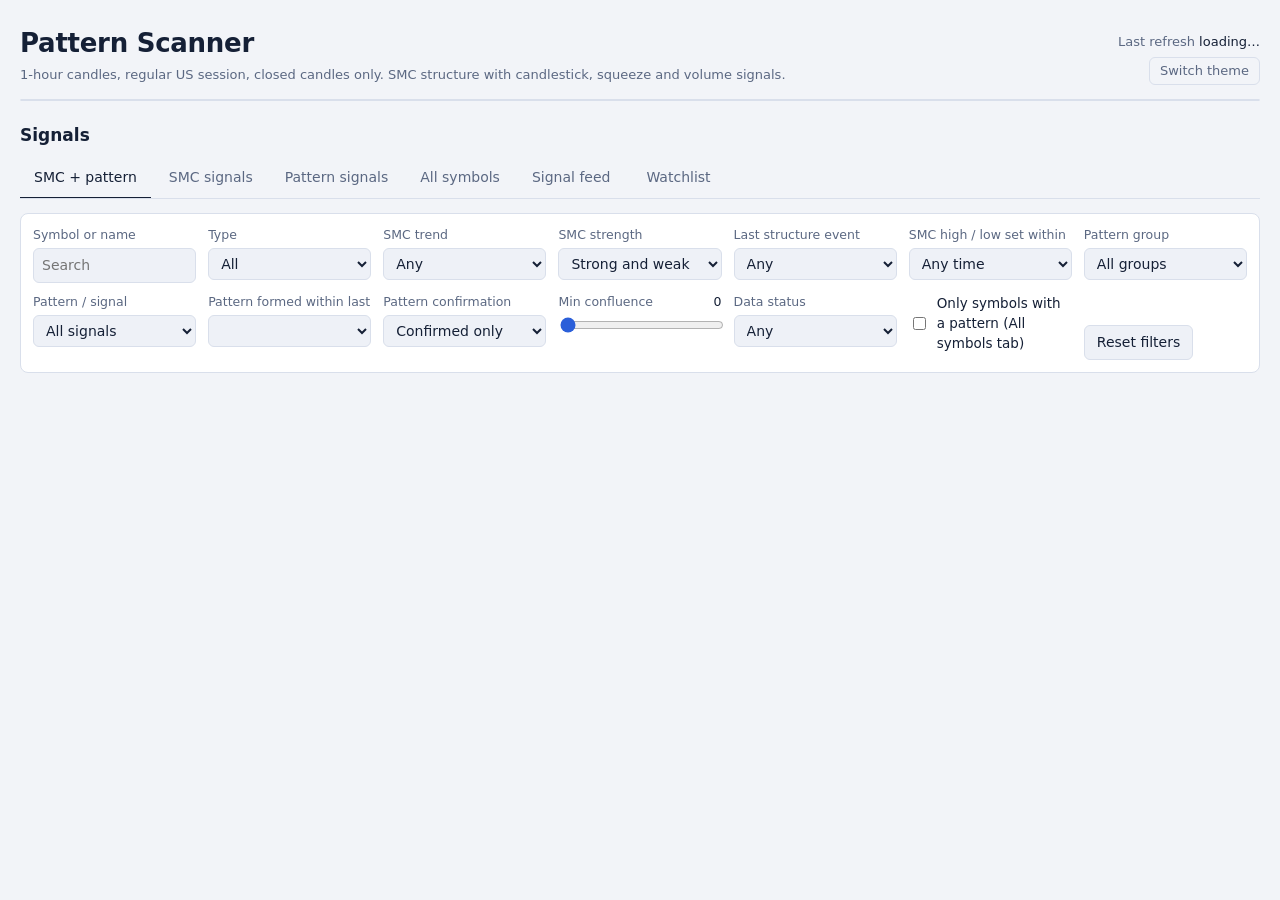
==== commit efd4a2cf: "history trimmed - snapshot of: scan: 2026-11-09 22:20 UTC" ====
--- a/main-dashboard/index.html
+++ b/main-dashboard/index.html
@@ -27,8 +27,6 @@
 </header>
 
 <section class="stats" id="stats" aria-label="Scan summary"></section>
-<section id="planCompare"></section>
-<section id="backtestCard"></section>
 
 <div class="sec"><h2>Signals</h2></div>
 
@@ -240,19 +238,6 @@
   {k:'price', t:'Price', num:true, get: r => r.s.price, cell: r => priceCell(r.s)},
   {k:'strip', t:'Last 14 candles', sort:false, cell: r => strip(r.s, r.best)}
 ];
-let PLAN_LIST = [], PLANS = {}, BACKTEST = null;
-const isMainRule = p => !p.variant || p.variant === 'levels';
-const fmtR = v => (v > 0 ? '+' : '') + Number(v).toFixed(1) + 'R';
-const fmtR2 = v => (v > 0 ? '+' : '') + Number(v).toFixed(2) + 'R';   // the backtest differences are small: two decimals
-const PLAN_STATE = {open:'open', tp1:'TP1 hit, stop at entry', sl:'stopped out', be:'TP1, then stopped at entry', tp2:'TP2 reached', expired:'expired'};
-function planOf(r, dir){ return PLANS[r.s.symbol + '|' + (dir === 'bull' ? 'long' : 'short') + '|' + r.best.name + '|' + r.best.time] || null; }
-function planCell(r, dir){
-  const p = planOf(r, dir);
-  if (!p) return '<span class="muted small" title="No plan: it needs a support/resistance level at least 0.5 ATR away on BOTH sides of the entry, or the setup was confirmed before plans were recorded.">–</span>';
-  const good = p.rr1 >= 1.5, result = p.r != null ? fmtR(p.r) : (p.r_live != null ? 'now ' + fmtR(p.r_live) : '');
-  return '<span class="small" title="Frozen when the setup was first seen. SL = nearest level on the wrong side (min. 0.5 ATR away) minus 0.2 ATR, never inside the pattern. TP1 / TP2 = the next two levels. After TP1 the stop moves to entry.">SL $' + money(p.sl) + ' &middot; TP1 $' + money(p.tp1) + (p.tp2 != null ? ' &middot; TP2 $' + money(p.tp2) : '') + '</span><br>' +
-    '<span class="small" style="color:var(--' + (good ? (dir === 'bull' ? 'bull' : 'bear') : 'muted') + ')">RR ' + Number(p.rr1).toFixed(1) + (good ? '' : ' (low)') + '</span> <span class="muted small">&middot; ' + esc(PLAN_STATE[p.status] || p.status) + (result ? ' &middot; ' + result : '') + '</span>';
-}
 const comboCols = side => { const low = side === 'low', dir = low ? 'bull' : 'bear'; return [
   {k:'sym', t:'Symbol', get: r => r.s.symbol, cell: r => symCell(r.s)},
   {k:'sig', t: low ? 'Low signal' : 'High signal', get: r => r.sig, cell: r => sigPill(r.sig)},
@@ -260,7 +245,6 @@
   {k:'pat', t:'Pattern', get: r => r.best.name, cell: r => patCell(r.best, r.n - 1)},
   {k:'status', t:'Status', get: r => r.status, cell: r => r.status === 'confirmed' ? '<span class="pill ' + dir + '">Confirmed</span>' + (r.confTime ? '<br><span class="muted small" title="The candle that closed beyond the pattern and confirmed it">' + esc(fmtTime(r.confTime)) + ', ' + agoText(r.confSince) + '</span><br><span class="small" title="Closing price of the confirming candle">at $' + money(r.confPrice) + '</span>' : '') : '<span class="pill neutral" title="Pattern formed, no later candle has closed beyond it yet">Pending</span>'},
   {k:'stop', t:'Stop ref', num:true, get: r => r.stop, cell: r => '$' + money(r.stop)},
-  {k:'plan', t:'Trade plan', get: r => (planOf(r, dir) || {}).rr1 ?? -1, cell: r => planCell(r, dir)},
   {k:'dist', t:'From level', num:true, get: r => r.dist, cell: r => r.dist.toFixed(2) + ' ATR<br><span class="muted small">' + (r.dist < 0.05 ? 'right at the ' : (r.above ? 'beyond the ' : 'inside the ')) + (low ? 'low' : 'high') + '</span>'},
   {k:'rank', t:'SMC rank', num:true, get: r => r.rank ?? -1, cell: r => '<b style="color:var(--' + (low ? 'bull' : 'bear') + ')">' + (r.rank != null ? Number(r.rank).toFixed(1) : '–') + '</b>'},
   {k:'score', t:'Pattern score', get: r => r.score, cell: r => confCell(r.score, dir)},
@@ -391,61 +375,6 @@
     if (hrs > 30) { const b = $('#staleBanner'); b.textContent = 'This data is ' + Math.round(hrs) + ' hours old. The scheduled run may have stopped. Check the Actions tab on GitHub.'; b.classList.remove('hidden'); }
   }
 }
-const RULES = [
-  ['levels', 'Levels', 'SL and TP1 / TP2 at the next support / resistance (the rule shown in the table above)'],
-  ['fixed', 'Level stop, fixed targets', 'the same stop, but TP1 = 1.5R and TP2 = 3R: do level-based targets add anything?'],
-  ['atr', 'No levels', 'SL 1.5 ATR beyond entry (or the pattern extreme), TP1 = 1.5R, TP2 = 3R: do levels add anything at all?']];
-function planCompareHtml(){
-  if (!PLAN_LIST.length) return '';
-  const rows = RULES.map(([key, name, tip]) => {
-    const all = PLAN_LIST.filter(p => (p.variant || 'levels') === key), fin = all.filter(p => p.r != null);
-    const n = fin.length, avg = n ? fin.reduce((t, p) => t + p.r, 0) / n : null;
-    const sd = n > 1 ? Math.sqrt(fin.reduce((t, p) => t + (p.r - avg) ** 2, 0) / (n - 1)) : null;
-    const cnt = s => fin.filter(p => p.status === s).length;
-    return '<tr><td title="' + esc(tip) + '"><b>' + esc(name) + '</b></td><td class="num">' + (all.length - n) + '</td><td class="num">' + n + '</td>' +
-      '<td class="num"><b>' + (avg == null ? '–' : fmtR(avg)) + '</b>' + (sd == null ? '' : ' <span class="muted small">&plusmn; ' + (sd / Math.sqrt(n)).toFixed(1) + '</span>') + '</td>' +
-      '<td class="num">' + (n ? Math.round(100 * fin.filter(p => p.r > 0).length / n) + '%' : '–') + '</td>' +
-      '<td class="num">' + cnt('sl') + '</td><td class="num">' + cnt('be') + '</td><td class="num">' + cnt('tp2') + '</td><td class="num">' + cnt('expired') + '</td></tr>';
-  }).join('');
-  return '<div class="tcard" style="margin-bottom:18px"><div class="head"><h3>Which exit rule works? Same setups, three rules</h3></div>' +
-    '<div class="scroll"><table><thead><tr><th>Rule</th><th class="num">Open</th><th class="num">Finished</th><th class="num">Average R &plusmn; error</th><th class="num">Win rate</th><th class="num">Stopped</th><th class="num">TP1, then stop</th><th class="num">TP2</th><th class="num">Expired</th></tr></thead><tbody>' + rows + '</tbody></table></div>' +
-    '<p class="muted small" style="padding:8px 14px 12px">R = distance from entry to stop; half is sold at TP1, half at TP2 or the stop. The three rules trade exactly the same setups, so the rows are directly comparable. ' +
-    'Each average has an error margin (&plusmn;): with fewer than about 30 finished plans per rule it means little. <b>Do not compare the rows with each other:</b> the rules have different stop and target shapes, which changes the result even on pure noise, so a gap between rows does not show that levels help. The Backtest card below compares each rule with its own result on shuffled prices, which is the fair test.</p></div>';
-}
-function backtestHtml(b){
-  if (!b || !b.rules) return '';
-  const R = (x, f) => x == null ? '–' : (f === 'pct' ? Math.round(100 * x) + '%' : fmtR2(x));
-  const pm = x => x == null ? '' : ' <span class="muted small">&plusmn; ' + Number(x).toFixed(2) + '</span>';
-  const verdict = (e, n) => n < 30 ? '<span class="muted">too few setups</span>' : e.z == null ? '–' :
-    e.z >= 2 ? '<b style="color:var(--bull)">beats noise (' + e.z.toFixed(1) + '&times; the error)</b>' :
-    e.z <= -2 ? '<b style="color:var(--bear)">worse than noise (' + e.z.toFixed(1) + '&times;)</b>' :
-    '<span class="muted">not proven (' + (e.z > 0 ? '+' : '') + e.z.toFixed(1) + '&times; the error)</span>';
-  const rows = RULES.map(([k, name, tip]) => {
-    const r = b.rules[k], s = (b.shuffled || {})[k] || {}, e = (b.edge || {})[k] || {};
-    return '<tr><td title="' + esc(tip) + '"><b>' + esc(name) + '</b></td><td class="num">' + r.n + '</td><td class="num"><b>' + R(r.avg_r) + '</b>' + pm(r.se) + '</td><td class="num">' + R(r.win, 'pct') + '</td>' +
-      '<td class="num">' + R(s.avg_r) + pm(s.se) + '</td><td class="num"><b>' + (e.diff == null ? '–' : fmtR2(e.diff)) + '</b>' + pm(e.se) + '</td><td>' + verdict(e, r.n) + '</td></tr>';
-  }).join('');
-  const bucket = (title, obj) => '<tr><td colspan="7" class="muted small" style="padding-top:12px"><b>' + title + '</b> (Levels rule, real prices)</td></tr>' +
-    Object.entries(obj || {}).filter(([, x]) => x.n > 0).map(([k, x]) => '<tr><td class="muted">' + esc(k) + '</td><td class="num">' + x.n + '</td><td class="num">' + R(x.avg_r) + pm(x.se) + '</td><td class="num">' + R(x.win, 'pct') + '</td><td></td><td></td><td></td></tr>').join('');
-  return '<div class="tcard" style="margin-bottom:18px"><div class="head"><h3>Backtest: do the exit rules beat shuffled prices?</h3></div>' +
-    '<p class="muted small" style="padding:8px 14px 0">' + b.symbols_done + ' symbols, ' + b.setups + ' setups, entries from ' + esc((b.first_entry || '').slice(0, 10)) + ' to ' + esc((b.last_entry || '').slice(0, 10)) + ', replayed every ' + b.step + ' candles. Generated ' + esc((b.generated_at || '').slice(0, 10)) + '.</p>' +
-    '<div class="scroll"><table><thead><tr><th>Rule</th><th class="num">Setups</th><th class="num">Average R, real prices</th><th class="num">Win rate</th><th class="num">Average R, shuffled prices</th><th class="num">Edge (real &minus; shuffled)</th><th>Verdict</th></tr></thead><tbody>' + rows +
-    bucket('By reward-to-risk at TP1', b.levels_by_rr) + bucket('By grade of the stop level', b.levels_by_sl_grade) + '</tbody></table></div>' +
-    '<p class="muted small" style="padding:8px 14px 12px">Shuffled prices are the same candles in random order: same volatility, no real pattern, trend or support / resistance. A rule has an edge only if its real result beats its OWN shuffled result by clearly more than the error margin. ' +
-    'Limits: ' + (b.limits || []).map(esc).join('; ') + '.</p></div>';
-}
-function renderBacktest(){ $('#backtestCard').innerHTML = backtestHtml(BACKTEST); }
-function renderPlanCompare(){ $('#planCompare').innerHTML = planCompareHtml(); }
-function planStats(){
-  const main = PLAN_LIST.filter(isMainRule), done = main.filter(p => p.r != null), open = main.filter(p => p.r == null);
-  if (!main.length) return '<div class="stat"><b>0</b><span>trade plans yet (they start with the next scan)</span></div>';
-  const avg = a => a.length ? a.reduce((t, p) => t + p.r, 0) / a.length : null;
-  const cnt = s => done.filter(p => p.status === s).length;
-  const good = done.filter(p => p.rr1 >= 1.5), a = avg(done), g = avg(good);
-  return '<div class="stat"><b>' + open.length + '</b><span>trade plans open</span></div>' +
-    '<div class="stat" title="Results in R (1R = entry to stop, half sold at TP1, half at TP2 or the stop). Only finished plans count."><b>' + (a == null ? '–' : fmtR(a)) + '</b><span>average over ' + done.length + ' finished plans (TP2 ' + cnt('tp2') + ', TP1 then stop ' + cnt('be') + ', stopped ' + cnt('sl') + ', expired ' + cnt('expired') + ')</span></div>' +
-    '<div class="stat" title="Plans whose reward to TP1 is at least 1.5 times the risk (the book&#39;s minimum)"><b>' + (g == null ? '–' : fmtR(g)) + '</b><span>average when RR is 1.5 or more (' + good.length + ' finished)</span></div>';
-}
 function renderStats(){
   const fresh = d => LIVE.filter(s => signalsIn(s, 3).some(g => g.dir === d)).length;
   const trend = t => LIVE.filter(s => (s.smc || {}).trend === t).length;
@@ -457,7 +386,6 @@
     '<div class="stat bull"><b>' + fresh('bull') + '</b><span>bullish pattern, last 3 candles</span></div>' +
     '<div class="stat bear"><b>' + fresh('bear') + '</b><span>bearish pattern, last 3 candles</span></div>' +
     '<div class="stat"><b>' + sq + '</b><span>in a squeeze, or just fired</span></div>' +
-    planStats() +
     '<div class="stat warn"><b>' + (c.STALE || 0) + '</b><span>stale (last good result)</span></div>' +
     '<div class="stat warn"><b>' + (DATA.stocks.length - LIVE.length) + '</b><span>not scanned (Data issues)</span></div>';
 }
@@ -530,8 +458,7 @@
     b.classList.remove('hidden'); $('#refreshIST').textContent = 'unavailable'; return;
   }
   META = DATA.meta || {}; LIVE = DATA.stocks.filter(isLive);
-  BACKTEST = await loadBacktest(); PLAN_LIST = await loadPlans(); PLANS = Object.fromEntries(PLAN_LIST.map(p => [p.id, p]));
-  buildFilterOptions(); renderHeader(); renderStats(); renderPlanCompare(); renderBacktest(); renderIssues();
+  buildFilterOptions(); renderHeader(); renderStats(); renderIssues();
   renderFull();
 }
 init();
--- a/assets/style.css
+++ b/assets/style.css
@@ -0,0 +1,168 @@
+:root {
+  --bg: #f2f4f8; --surface: #ffffff; --surface-2: #eef1f7; --line: #d9dfeb;
+  --text: #152036; --muted: #5b6882;
+  --bull: #0b8a6a; --bull-soft: rgba(11,138,106,.12);
+  --bear: #c4432f; --bear-soft: rgba(196,67,47,.12);
+  --amber: #9a6200; --amber-soft: rgba(154,98,0,.13);
+  --focus: #2b5fd9; --banner: #fff3d6; --banner-text: #5a4000;
+  --font: "IBM Plex Sans", system-ui, -apple-system, "Segoe UI", Roboto, sans-serif;
+}
+@media (prefers-color-scheme: dark) {
+  :root:not([data-theme="light"]) {
+    --bg: #0d1320; --surface: #141c2c; --surface-2: #1a2438; --line: #26324a; --text: #e5eaf4; --muted: #8b98b2;
+    --bull: #3ecfa5; --bull-soft: rgba(62,207,165,.14); --bear: #ff7b6a; --bear-soft: rgba(255,123,106,.14);
+    --amber: #e9b44c; --amber-soft: rgba(233,180,76,.15); --focus: #7ba2ff; --banner: #3a2f10; --banner-text: #f3dca0;
+  }
+}
+:root[data-theme="dark"] {
+  --bg: #0d1320; --surface: #141c2c; --surface-2: #1a2438; --line: #26324a; --text: #e5eaf4; --muted: #8b98b2;
+  --bull: #3ecfa5; --bull-soft: rgba(62,207,165,.14); --bear: #ff7b6a; --bear-soft: rgba(255,123,106,.14);
+  --amber: #e9b44c; --amber-soft: rgba(233,180,76,.15); --focus: #7ba2ff; --banner: #3a2f10; --banner-text: #f3dca0;
+}
+html { height: 100%; }
+*, *::before, *::after { box-sizing: border-box; }
+body { margin: 0; min-height: 100%; background: var(--bg); color: var(--text);
+  font: 400 14px/1.5 var(--font); font-variant-numeric: tabular-nums;
+  padding-top: env(safe-area-inset-top, 0px); padding-bottom: env(safe-area-inset-bottom, 0px); }
+button, input, select { font: inherit; color: inherit; }
+a { color: var(--focus); }
+:focus-visible { outline: 2px solid var(--focus); outline-offset: 2px; border-radius: 4px; }
+.wrap { max-width: 1760px; margin: 0 auto; padding: 0 20px 48px; }
+.banner { background: var(--banner); color: var(--banner-text); padding: 8px 20px; font-size: 13px; text-align: center; }
+.banner.err { background: var(--bear-soft); color: var(--bear); }
+header.top { display: flex; flex-wrap: wrap; align-items: flex-end; justify-content: space-between; gap: 12px 24px; padding: 24px 0 14px; }
+header.top h1 { margin: 0; font-size: 26px; font-weight: 600; letter-spacing: -.01em; }
+header.top p { margin: 2px 0 0; color: var(--muted); font-size: 13px; }
+.refresh { text-align: right; font-size: 13px; color: var(--muted); }
+.refresh strong { color: var(--text); font-weight: 500; }
+.theme-btn { background: none; border: 1px solid var(--line); border-radius: 6px; padding: 3px 10px; cursor: pointer; color: var(--muted); margin-top: 6px; }
+.theme-btn:hover { color: var(--text); }
+.stats { display: flex; flex-wrap: wrap; border: 1px solid var(--line); border-radius: 8px; background: var(--surface); overflow: hidden; margin-bottom: 18px; }
+.stat { padding: 10px 18px; border-right: 1px solid var(--line); min-width: 120px; flex: 1 1 auto; }
+.stat:last-child { border-right: 0; }
+.stat b { display: block; font-size: 20px; font-weight: 600; line-height: 1.2; }
+.stat span { font-size: 12.5px; color: var(--muted); }
+.stat.bull b { color: var(--bull); } .stat.bear b { color: var(--bear); } .stat.warn b { color: var(--amber); }
+.tabs { display: flex; gap: 4px; border-bottom: 1px solid var(--line); margin-bottom: 14px; }
+.tab { background: none; border: 0; padding: 9px 14px; cursor: pointer; color: var(--muted); font-weight: 500; border-bottom: 2px solid transparent; margin-bottom: -1px; }
+.tab[aria-selected="true"] { color: var(--text); border-bottom-color: var(--text); }
+.tab .count { color: var(--muted); font-weight: 400; margin-left: 4px; }
+.filters { display: grid; grid-template-columns: repeat(auto-fit, minmax(150px, 1fr)); gap: 10px 12px; background: var(--surface); border: 1px solid var(--line); border-radius: 8px; padding: 12px; margin-bottom: 16px; }
+.field label { display: block; font-size: 12.5px; color: var(--muted); margin-bottom: 3px; }
+.field input[type=search], .field select { width: 100%; background: var(--surface-2); border: 1px solid var(--line); border-radius: 6px; padding: 6px 8px; }
+.field input[type=range] { width: 100%; accent-color: var(--focus); }
+.field .val { float: right; color: var(--text); font-weight: 500; }
+.field.check { display: flex; align-items: flex-end; }
+.field.check label { display: flex; gap: 8px; align-items: center; margin: 0; color: var(--text); font-size: 13.5px; padding-bottom: 6px; cursor: pointer; }
+.filters .actions { display: flex; align-items: flex-end; }
+.btn { background: var(--surface-2); border: 1px solid var(--line); border-radius: 6px; padding: 6px 12px; cursor: pointer; }
+.btn:hover { border-color: var(--muted); } .btn[disabled] { opacity: .4; cursor: default; }
+.boards { display: grid; grid-template-columns: repeat(auto-fit, minmax(340px, 1fr)); gap: 14px; margin-bottom: 18px; }
+.board { background: var(--surface); border: 1px solid var(--line); border-radius: 8px; padding: 12px 14px 6px; }
+.board h2 { margin: 0 0 2px; font-size: 15px; font-weight: 600; }
+.board h2.bull { color: var(--bull); } .board h2.bear { color: var(--bear); }
+.board .sub { margin: 0 0 6px; font-size: 12.5px; color: var(--muted); }
+.board ol { list-style: none; margin: 0; padding: 0; max-height: 560px; overflow-y: auto; }
+.board li { display: grid; grid-template-columns: 78px 1fr auto 34px; align-items: center; gap: 8px; padding: 6px 0; border-top: 1px solid var(--line); cursor: pointer; }
+.board li:hover { background: var(--surface-2); }
+.board .sym { font-weight: 600; overflow: hidden; text-overflow: ellipsis; }
+.board .pat { font-size: 12.5px; color: var(--muted); line-height: 1.25; }
+.board .pat b { color: var(--text); font-weight: 500; display: block; }
+.board .score { text-align: right; font-weight: 600; }
+.card { background: var(--surface); border: 1px solid var(--line); border-radius: 8px; }
+.scroll { overflow-x: auto; }
+table { width: 100%; border-collapse: collapse; min-width: 1060px; }
+th, td { padding: 8px 10px; text-align: left; vertical-align: middle; border-bottom: 1px solid var(--line); }
+th { font-weight: 500; color: var(--muted); font-size: 12.5px; white-space: nowrap; background: var(--surface-2); }
+th button { background: none; border: 0; cursor: pointer; color: inherit; font-weight: 500; padding: 0; display: inline-flex; gap: 4px; align-items: center; }
+th button:hover { color: var(--text); }
+th .arrow { font-size: 10px; opacity: .35; } th[aria-sort="ascending"] .arrow, th[aria-sort="descending"] .arrow { opacity: 1; color: var(--text); }
+tbody tr.row { cursor: pointer; } tbody tr.row:hover { background: var(--surface-2); }
+tr.detail td { background: var(--surface-2); padding: 14px 16px 18px; }
+td.num, th.num { text-align: right; }
+.star { background: none; border: 0; cursor: pointer; font-size: 17px; line-height: 1; color: var(--muted); padding: 2px 4px; }
+.star[aria-pressed="true"] { color: var(--amber); }
+.symcell b { font-weight: 600; display: block; }
+.symcell span { font-size: 12.5px; color: var(--muted); display: block; max-width: 170px; white-space: nowrap; overflow: hidden; text-overflow: ellipsis; }
+.pill { display: inline-block; padding: 1px 8px; border-radius: 999px; font-size: 12.5px; font-weight: 500; white-space: nowrap; }
+.pill.bull { background: var(--bull-soft); color: var(--bull); } .pill.bear { background: var(--bear-soft); color: var(--bear); }
+.pill.neutral { background: var(--amber-soft); color: var(--amber); } .pill.none { background: var(--surface-2); color: var(--muted); }
+.muted { color: var(--muted); } .small { font-size: 12.5px; }
+.patcell b { font-weight: 500; display: block; white-space: nowrap; }
+.patcell.bull b { color: var(--bull); } .patcell.bear b { color: var(--bear); } .patcell.neutral b { color: var(--amber); }
+.patcell span { font-size: 12.5px; color: var(--muted); }
+.conf { display: flex; align-items: center; gap: 8px; min-width: 120px; }
+.conf .bar { flex: 1; height: 6px; background: var(--line); border-radius: 3px; overflow: hidden; }
+.conf .bar i { display: block; height: 100%; border-radius: 3px; }
+.conf .n { width: 26px; text-align: right; font-weight: 600; }
+svg.strip { display: block; }
+.pager { display: flex; justify-content: space-between; align-items: center; padding: 10px 14px; gap: 10px; flex-wrap: wrap; }
+.pager .btns { display: flex; gap: 6px; }
+.detail-grid { display: grid; grid-template-columns: minmax(320px, 2fr) minmax(240px, 1fr); gap: 20px; }
+.detail h3 { margin: 0 0 6px; font-size: 13.5px; font-weight: 600; }
+.sig-table { min-width: 0; } .sig-table th { background: transparent; padding: 4px 8px; }
+.sig-table td { padding: 5px 8px; font-size: 13px; }
+.break { display: grid; grid-template-columns: 110px 1fr 40px; gap: 8px; align-items: center; font-size: 13px; margin: 4px 0; }
+.break .b { height: 6px; background: var(--line); border-radius: 3px; overflow: hidden; }
+.break .b i { display: block; height: 100%; background: var(--focus); }
+.kv { display: grid; grid-template-columns: auto 1fr; gap: 3px 14px; font-size: 13px; margin: 0; }
+.kv dt { color: var(--muted); } .kv dd { margin: 0; }
+.empty { padding: 36px 16px; text-align: center; color: var(--muted); }
+.empty b { display: block; color: var(--text); margin-bottom: 4px; }
+.feed { list-style: none; margin: 0; padding: 0; }
+.feed li { display: grid; grid-template-columns: 90px 70px 1fr auto; gap: 12px; align-items: center; padding: 9px 14px; border-bottom: 1px solid var(--line); cursor: pointer; }
+.feed li:hover { background: var(--surface-2); } .feed li:last-child { border-bottom: 0; }
+.feed .when { font-size: 12.5px; color: var(--muted); }
+details.issues { margin-top: 22px; background: var(--surface); border: 1px solid var(--line); border-radius: 8px; }
+details.issues summary { padding: 12px 14px; cursor: pointer; font-weight: 500; }
+details.issues .body { padding: 0 14px 14px; }
+details.issues table { min-width: 0; } details.issues th { background: transparent; }
+.hidden { display: none !important; }
+.back { display: inline-block; margin: 16px 0 0; font-size: 13px; }
+.cols2 { display: grid; grid-template-columns: repeat(auto-fit, minmax(320px, 1fr)); gap: 14px; margin-bottom: 14px; }
+.panel { background: var(--surface); border: 1px solid var(--line); border-radius: 8px; padding: 14px 16px; }
+.panel h2 { margin: 0 0 8px; font-size: 14.5px; font-weight: 600; }
+.chartbox { overflow-x: auto; }
+@media (max-width: 700px) {
+  .detail-grid { grid-template-columns: 1fr; } header.top h1 { font-size: 22px; } .refresh { text-align: left; }
+  .feed li { grid-template-columns: 70px 1fr auto; } .feed li .when { display: none; } .wrap { padding: 0 12px 40px; }
+}
+@media (prefers-reduced-motion: no-preference) { .conf .bar i { transition: width .25s ease; } }
+
+.symlink { color: inherit; text-decoration: none; }
+.symlink:hover b { text-decoration: underline; color: var(--focus); }
+tbody tr.row td { cursor: pointer; }
+
+/* ---- SMC signal pills and paired tables ---- */
+.pill.sh { background: var(--bear-soft); color: var(--bear); font-weight: 600; }
+.pill.wh { background: transparent; color: var(--bear); box-shadow: inset 0 0 0 1px var(--bear); }
+.pill.sl { background: var(--bull-soft); color: var(--bull); font-weight: 600; }
+.pill.wl { background: transparent; color: var(--bull); box-shadow: inset 0 0 0 1px var(--bull); }
+.sec { margin: 22px 0 10px; }
+.sec h2 { margin: 0; font-size: 17px; font-weight: 600; }
+.sec p { margin: 2px 0 0; color: var(--muted); font-size: 13px; }
+.pair { display: grid; grid-template-columns: repeat(auto-fit, minmax(540px, 1fr)); gap: 14px; margin-bottom: 14px; }
+.tcard { background: var(--surface); border: 1px solid var(--line); border-radius: 8px; min-width: 0; overflow: hidden; }
+.tcard .head { padding: 12px 14px 8px; display: flex; justify-content: space-between; gap: 10px; align-items: baseline; flex-wrap: wrap; }
+.tcard .head h3 { margin: 0; font-size: 15px; font-weight: 600; }
+.tcard .head h3.bull { color: var(--bull); } .tcard .head h3.bear { color: var(--bear); }
+.tcard .head p { margin: 2px 0 0; font-size: 12.5px; color: var(--muted); flex-basis: 100%; }
+.tcard .head .cnt { font-size: 12.5px; color: var(--muted); }
+.tcard table { min-width: 0; }
+.tcard th, .tcard td { padding: 7px 8px; white-space: nowrap; }
+.tcard .patcell b { max-width: 190px; overflow: hidden; text-overflow: ellipsis; }
+.tcard .scroll.tall { max-height: 520px; overflow: auto; }
+.tcard .scroll.tall th { position: sticky; top: 0; z-index: 1; }
+.tcard .pager { padding: 8px 12px; border-top: 1px solid var(--line); }
+td.idx { color: var(--muted); width: 34px; }
+@media (max-width: 700px) { .pair { grid-template-columns: 1fr; } }
+.tcard .conf { min-width: 96px; }
+.tcard .conf .bar { min-width: 40px; }
+.tabs { overflow-x: auto; scrollbar-width: none; }
+.tabs::-webkit-scrollbar { display: none; }
+.tab { white-space: nowrap; }
+.pair.one { grid-template-columns: 1fr; }
+
+/* pattern tables carry a Status column: tighten a little so both tables still fit side by side on a wide screen */
+.tcard .conf { min-width: 78px; }
+.tcard th, .tcard td { padding-left: 6px; padding-right: 6px; }
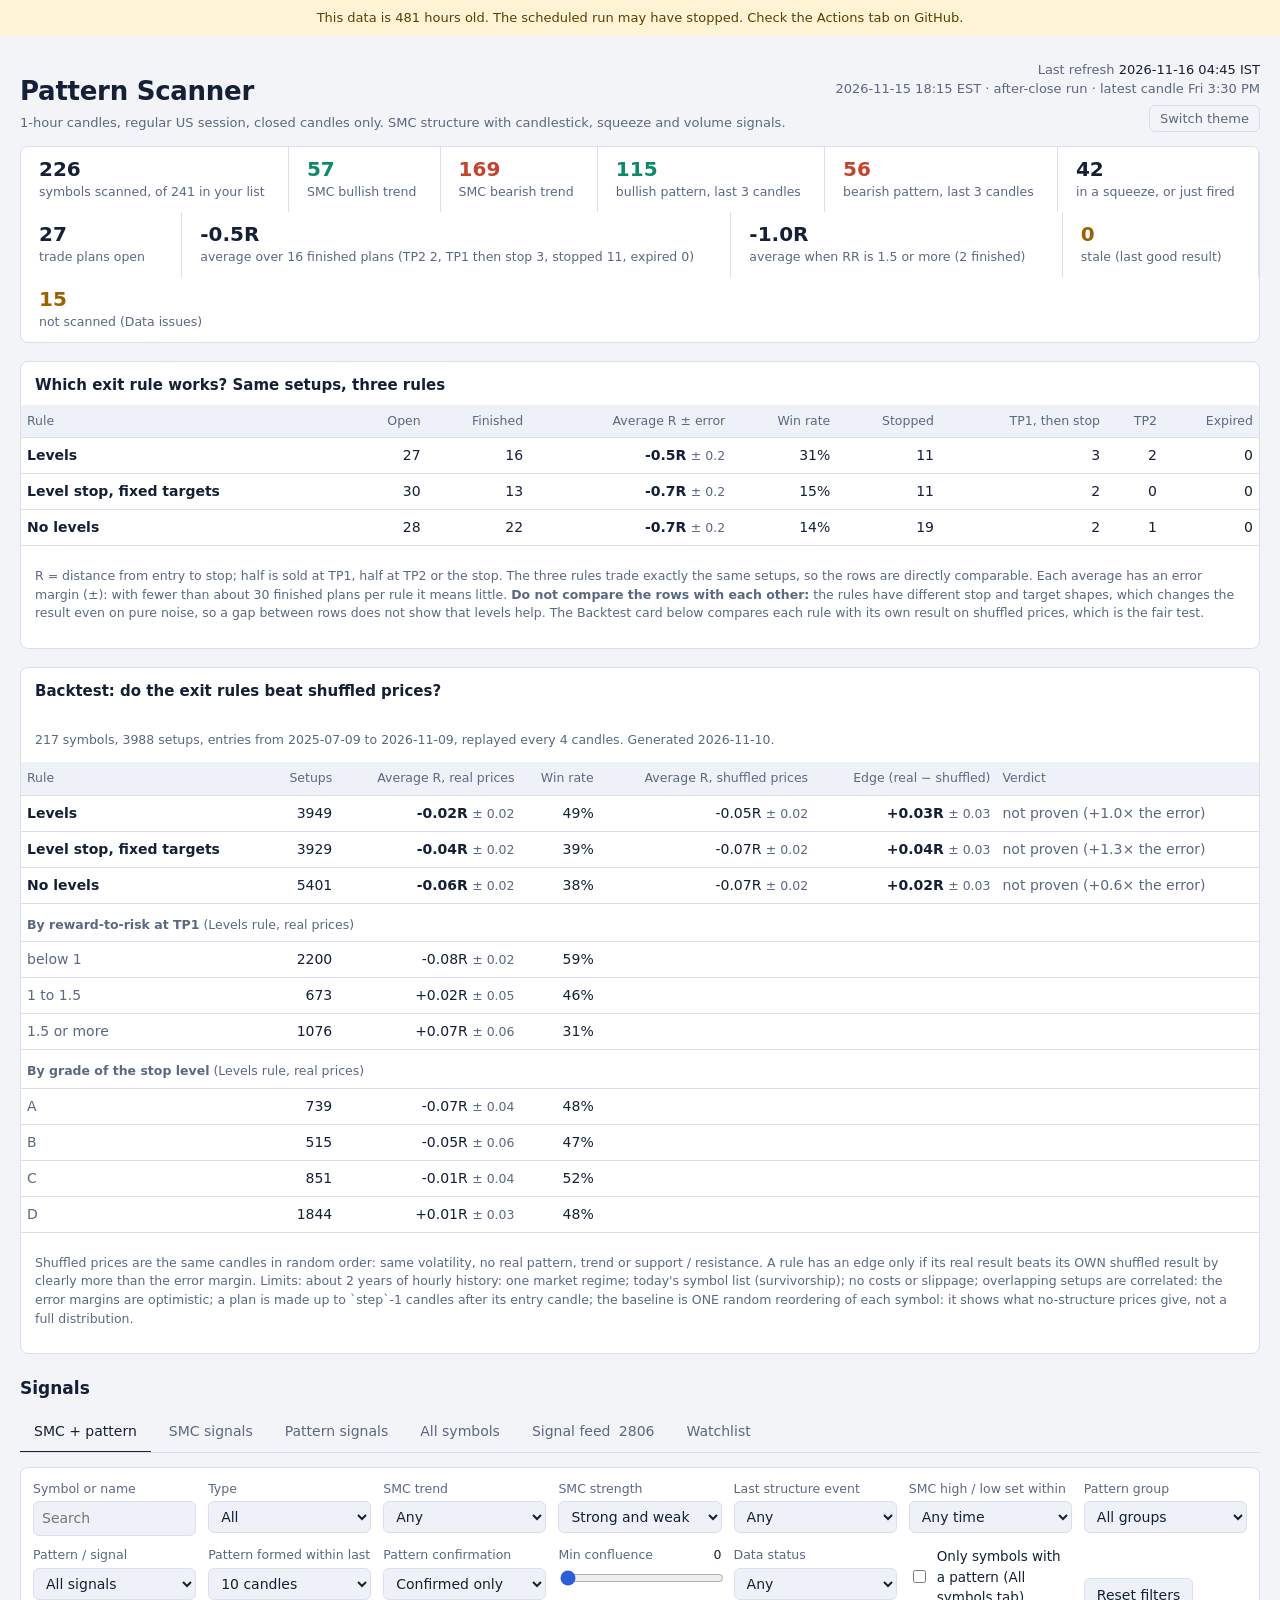
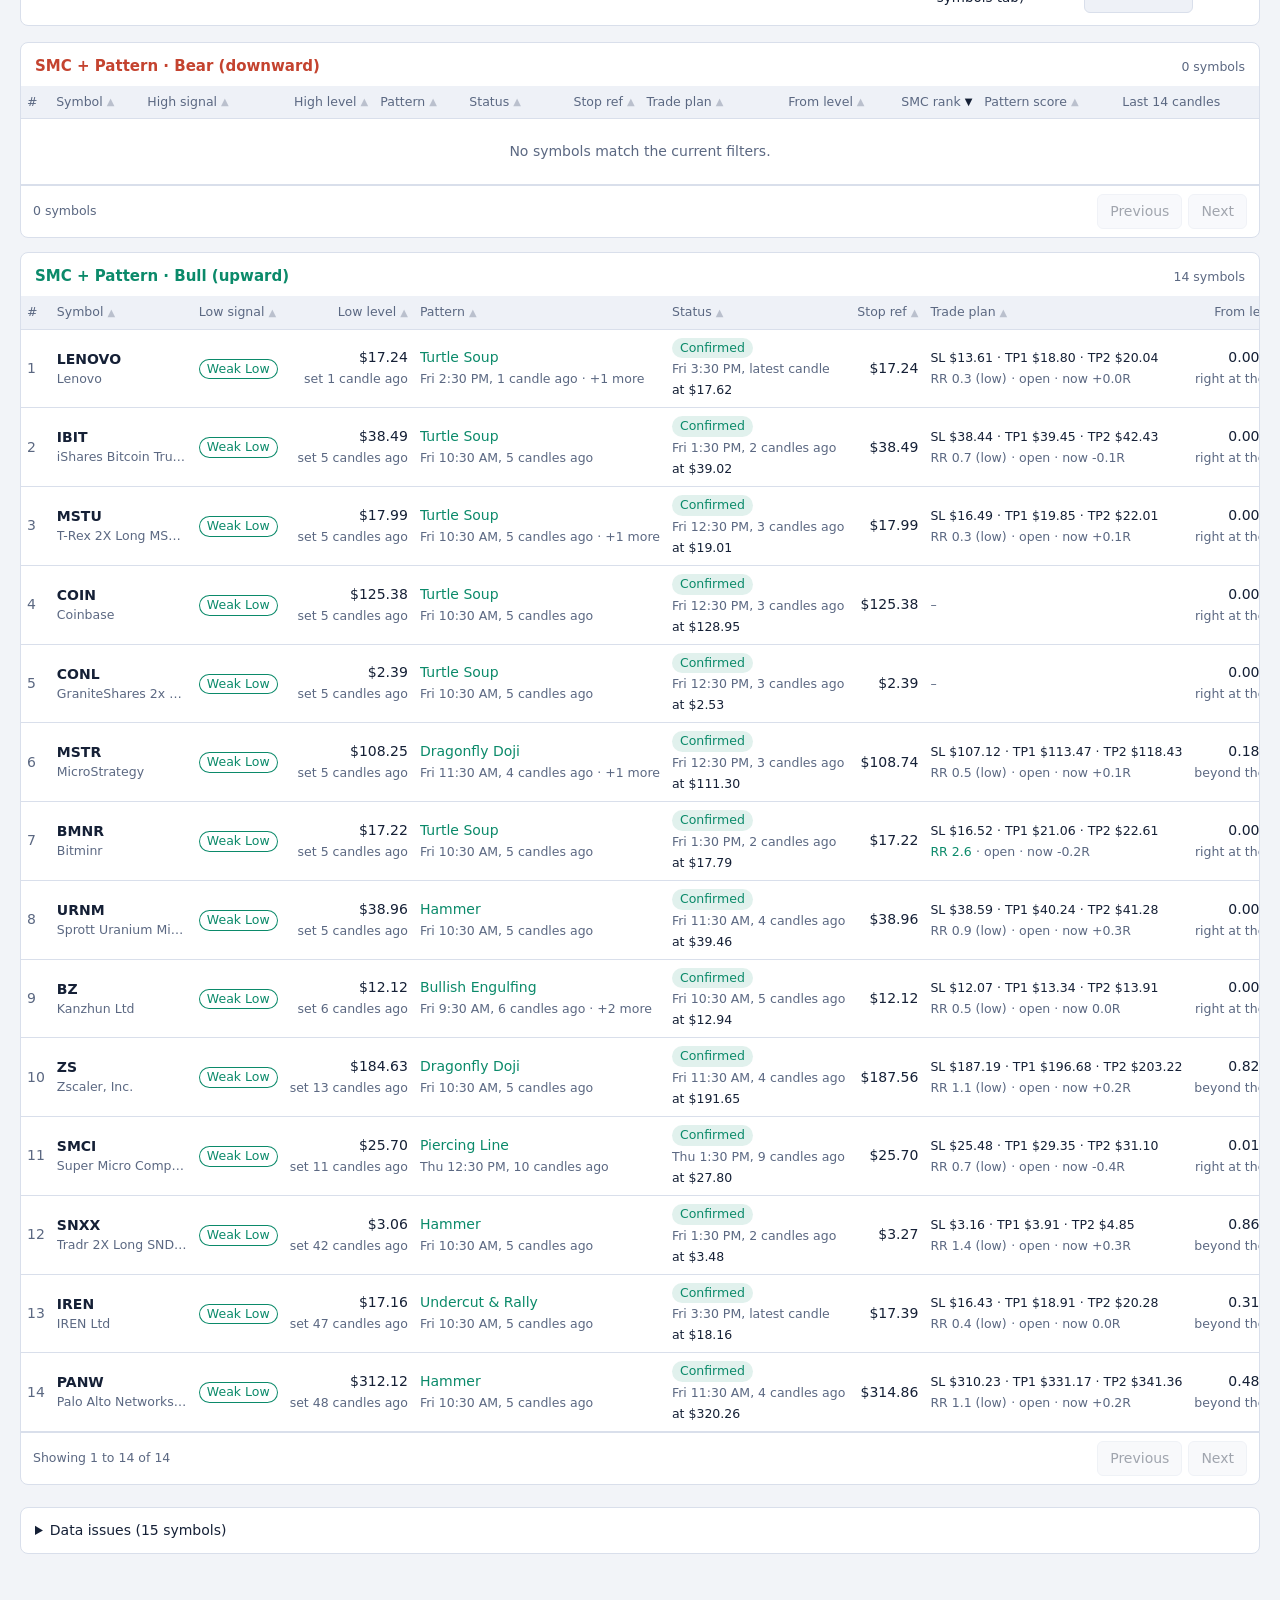
==== commit 27b6bff2: "history trimmed - snapshot of: scan: 2026-11-15 23:15 UTC" ====
--- a/main-dashboard/index.html
+++ b/main-dashboard/index.html
@@ -27,6 +27,8 @@
 </header>
 
 <section class="stats" id="stats" aria-label="Scan summary"></section>
+<section id="planCompare"></section>
+<section id="backtestCard"></section>
 
 <div class="sec"><h2>Signals</h2></div>
 
@@ -238,6 +240,19 @@
   {k:'price', t:'Price', num:true, get: r => r.s.price, cell: r => priceCell(r.s)},
   {k:'strip', t:'Last 14 candles', sort:false, cell: r => strip(r.s, r.best)}
 ];
+let PLAN_LIST = [], PLANS = {}, BACKTEST = null;
+const isMainRule = p => !p.variant || p.variant === 'levels';
+const fmtR = v => (v > 0 ? '+' : '') + Number(v).toFixed(1) + 'R';
+const fmtR2 = v => (v > 0 ? '+' : '') + Number(v).toFixed(2) + 'R';   // the backtest differences are small: two decimals
+const PLAN_STATE = {open:'open', tp1:'TP1 hit, stop at entry', sl:'stopped out', be:'TP1, then stopped at entry', tp2:'TP2 reached', expired:'expired'};
+function planOf(r, dir){ return PLANS[r.s.symbol + '|' + (dir === 'bull' ? 'long' : 'short') + '|' + r.best.name + '|' + r.best.time] || null; }
+function planCell(r, dir){
+  const p = planOf(r, dir);
+  if (!p) return '<span class="muted small" title="No plan: it needs a support/resistance level at least 0.5 ATR away on BOTH sides of the entry, or the setup was confirmed before plans were recorded.">–</span>';
+  const good = p.rr1 >= 1.5, result = p.r != null ? fmtR(p.r) : (p.r_live != null ? 'now ' + fmtR(p.r_live) : '');
+  return '<span class="small" title="Frozen when the setup was first seen. SL = nearest level on the wrong side (min. 0.5 ATR away) minus 0.2 ATR, never inside the pattern. TP1 / TP2 = the next two levels. After TP1 the stop moves to entry.">SL $' + money(p.sl) + ' &middot; TP1 $' + money(p.tp1) + (p.tp2 != null ? ' &middot; TP2 $' + money(p.tp2) : '') + '</span><br>' +
+    '<span class="small" style="color:var(--' + (good ? (dir === 'bull' ? 'bull' : 'bear') : 'muted') + ')">RR ' + Number(p.rr1).toFixed(1) + (good ? '' : ' (low)') + '</span> <span class="muted small">&middot; ' + esc(PLAN_STATE[p.status] || p.status) + (result ? ' &middot; ' + result : '') + '</span>';
+}
 const comboCols = side => { const low = side === 'low', dir = low ? 'bull' : 'bear'; return [
   {k:'sym', t:'Symbol', get: r => r.s.symbol, cell: r => symCell(r.s)},
   {k:'sig', t: low ? 'Low signal' : 'High signal', get: r => r.sig, cell: r => sigPill(r.sig)},
@@ -245,6 +260,7 @@
   {k:'pat', t:'Pattern', get: r => r.best.name, cell: r => patCell(r.best, r.n - 1)},
   {k:'status', t:'Status', get: r => r.status, cell: r => r.status === 'confirmed' ? '<span class="pill ' + dir + '">Confirmed</span>' + (r.confTime ? '<br><span class="muted small" title="The candle that closed beyond the pattern and confirmed it">' + esc(fmtTime(r.confTime)) + ', ' + agoText(r.confSince) + '</span><br><span class="small" title="Closing price of the confirming candle">at $' + money(r.confPrice) + '</span>' : '') : '<span class="pill neutral" title="Pattern formed, no later candle has closed beyond it yet">Pending</span>'},
   {k:'stop', t:'Stop ref', num:true, get: r => r.stop, cell: r => '$' + money(r.stop)},
+  {k:'plan', t:'Trade plan', get: r => (planOf(r, dir) || {}).rr1 ?? -1, cell: r => planCell(r, dir)},
   {k:'dist', t:'From level', num:true, get: r => r.dist, cell: r => r.dist.toFixed(2) + ' ATR<br><span class="muted small">' + (r.dist < 0.05 ? 'right at the ' : (r.above ? 'beyond the ' : 'inside the ')) + (low ? 'low' : 'high') + '</span>'},
   {k:'rank', t:'SMC rank', num:true, get: r => r.rank ?? -1, cell: r => '<b style="color:var(--' + (low ? 'bull' : 'bear') + ')">' + (r.rank != null ? Number(r.rank).toFixed(1) : '–') + '</b>'},
   {k:'score', t:'Pattern score', get: r => r.score, cell: r => confCell(r.score, dir)},
@@ -375,6 +391,61 @@
     if (hrs > 30) { const b = $('#staleBanner'); b.textContent = 'This data is ' + Math.round(hrs) + ' hours old. The scheduled run may have stopped. Check the Actions tab on GitHub.'; b.classList.remove('hidden'); }
   }
 }
+const RULES = [
+  ['levels', 'Levels', 'SL and TP1 / TP2 at the next support / resistance (the rule shown in the table above)'],
+  ['fixed', 'Level stop, fixed targets', 'the same stop, but TP1 = 1.5R and TP2 = 3R: do level-based targets add anything?'],
+  ['atr', 'No levels', 'SL 1.5 ATR beyond entry (or the pattern extreme), TP1 = 1.5R, TP2 = 3R: do levels add anything at all?']];
+function planCompareHtml(){
+  if (!PLAN_LIST.length) return '';
+  const rows = RULES.map(([key, name, tip]) => {
+    const all = PLAN_LIST.filter(p => (p.variant || 'levels') === key), fin = all.filter(p => p.r != null);
+    const n = fin.length, avg = n ? fin.reduce((t, p) => t + p.r, 0) / n : null;
+    const sd = n > 1 ? Math.sqrt(fin.reduce((t, p) => t + (p.r - avg) ** 2, 0) / (n - 1)) : null;
+    const cnt = s => fin.filter(p => p.status === s).length;
+    return '<tr><td title="' + esc(tip) + '"><b>' + esc(name) + '</b></td><td class="num">' + (all.length - n) + '</td><td class="num">' + n + '</td>' +
+      '<td class="num"><b>' + (avg == null ? '–' : fmtR(avg)) + '</b>' + (sd == null ? '' : ' <span class="muted small">&plusmn; ' + (sd / Math.sqrt(n)).toFixed(1) + '</span>') + '</td>' +
+      '<td class="num">' + (n ? Math.round(100 * fin.filter(p => p.r > 0).length / n) + '%' : '–') + '</td>' +
+      '<td class="num">' + cnt('sl') + '</td><td class="num">' + cnt('be') + '</td><td class="num">' + cnt('tp2') + '</td><td class="num">' + cnt('expired') + '</td></tr>';
+  }).join('');
+  return '<div class="tcard" style="margin-bottom:18px"><div class="head"><h3>Which exit rule works? Same setups, three rules</h3></div>' +
+    '<div class="scroll"><table><thead><tr><th>Rule</th><th class="num">Open</th><th class="num">Finished</th><th class="num">Average R &plusmn; error</th><th class="num">Win rate</th><th class="num">Stopped</th><th class="num">TP1, then stop</th><th class="num">TP2</th><th class="num">Expired</th></tr></thead><tbody>' + rows + '</tbody></table></div>' +
+    '<p class="muted small" style="padding:8px 14px 12px">R = distance from entry to stop; half is sold at TP1, half at TP2 or the stop. The three rules trade exactly the same setups, so the rows are directly comparable. ' +
+    'Each average has an error margin (&plusmn;): with fewer than about 30 finished plans per rule it means little. <b>Do not compare the rows with each other:</b> the rules have different stop and target shapes, which changes the result even on pure noise, so a gap between rows does not show that levels help. The Backtest card below compares each rule with its own result on shuffled prices, which is the fair test.</p></div>';
+}
+function backtestHtml(b){
+  if (!b || !b.rules) return '';
+  const R = (x, f) => x == null ? '–' : (f === 'pct' ? Math.round(100 * x) + '%' : fmtR2(x));
+  const pm = x => x == null ? '' : ' <span class="muted small">&plusmn; ' + Number(x).toFixed(2) + '</span>';
+  const verdict = (e, n) => n < 30 ? '<span class="muted">too few setups</span>' : e.z == null ? '–' :
+    e.z >= 2 ? '<b style="color:var(--bull)">beats noise (' + e.z.toFixed(1) + '&times; the error)</b>' :
+    e.z <= -2 ? '<b style="color:var(--bear)">worse than noise (' + e.z.toFixed(1) + '&times;)</b>' :
+    '<span class="muted">not proven (' + (e.z > 0 ? '+' : '') + e.z.toFixed(1) + '&times; the error)</span>';
+  const rows = RULES.map(([k, name, tip]) => {
+    const r = b.rules[k], s = (b.shuffled || {})[k] || {}, e = (b.edge || {})[k] || {};
+    return '<tr><td title="' + esc(tip) + '"><b>' + esc(name) + '</b></td><td class="num">' + r.n + '</td><td class="num"><b>' + R(r.avg_r) + '</b>' + pm(r.se) + '</td><td class="num">' + R(r.win, 'pct') + '</td>' +
+      '<td class="num">' + R(s.avg_r) + pm(s.se) + '</td><td class="num"><b>' + (e.diff == null ? '–' : fmtR2(e.diff)) + '</b>' + pm(e.se) + '</td><td>' + verdict(e, r.n) + '</td></tr>';
+  }).join('');
+  const bucket = (title, obj) => '<tr><td colspan="7" class="muted small" style="padding-top:12px"><b>' + title + '</b> (Levels rule, real prices)</td></tr>' +
+    Object.entries(obj || {}).filter(([, x]) => x.n > 0).map(([k, x]) => '<tr><td class="muted">' + esc(k) + '</td><td class="num">' + x.n + '</td><td class="num">' + R(x.avg_r) + pm(x.se) + '</td><td class="num">' + R(x.win, 'pct') + '</td><td></td><td></td><td></td></tr>').join('');
+  return '<div class="tcard" style="margin-bottom:18px"><div class="head"><h3>Backtest: do the exit rules beat shuffled prices?</h3></div>' +
+    '<p class="muted small" style="padding:8px 14px 0">' + b.symbols_done + ' symbols, ' + b.setups + ' setups, entries from ' + esc((b.first_entry || '').slice(0, 10)) + ' to ' + esc((b.last_entry || '').slice(0, 10)) + ', replayed every ' + b.step + ' candles. Generated ' + esc((b.generated_at || '').slice(0, 10)) + '.</p>' +
+    '<div class="scroll"><table><thead><tr><th>Rule</th><th class="num">Setups</th><th class="num">Average R, real prices</th><th class="num">Win rate</th><th class="num">Average R, shuffled prices</th><th class="num">Edge (real &minus; shuffled)</th><th>Verdict</th></tr></thead><tbody>' + rows +
+    bucket('By reward-to-risk at TP1', b.levels_by_rr) + bucket('By grade of the stop level', b.levels_by_sl_grade) + '</tbody></table></div>' +
+    '<p class="muted small" style="padding:8px 14px 12px">Shuffled prices are the same candles in random order: same volatility, no real pattern, trend or support / resistance. A rule has an edge only if its real result beats its OWN shuffled result by clearly more than the error margin. ' +
+    'Limits: ' + (b.limits || []).map(esc).join('; ') + '.</p></div>';
+}
+function renderBacktest(){ $('#backtestCard').innerHTML = backtestHtml(BACKTEST); }
+function renderPlanCompare(){ $('#planCompare').innerHTML = planCompareHtml(); }
+function planStats(){
+  const main = PLAN_LIST.filter(isMainRule), done = main.filter(p => p.r != null), open = main.filter(p => p.r == null);
+  if (!main.length) return '<div class="stat"><b>0</b><span>trade plans yet (they start with the next scan)</span></div>';
+  const avg = a => a.length ? a.reduce((t, p) => t + p.r, 0) / a.length : null;
+  const cnt = s => done.filter(p => p.status === s).length;
+  const good = done.filter(p => p.rr1 >= 1.5), a = avg(done), g = avg(good);
+  return '<div class="stat"><b>' + open.length + '</b><span>trade plans open</span></div>' +
+    '<div class="stat" title="Results in R (1R = entry to stop, half sold at TP1, half at TP2 or the stop). Only finished plans count."><b>' + (a == null ? '–' : fmtR(a)) + '</b><span>average over ' + done.length + ' finished plans (TP2 ' + cnt('tp2') + ', TP1 then stop ' + cnt('be') + ', stopped ' + cnt('sl') + ', expired ' + cnt('expired') + ')</span></div>' +
+    '<div class="stat" title="Plans whose reward to TP1 is at least 1.5 times the risk (the book&#39;s minimum)"><b>' + (g == null ? '–' : fmtR(g)) + '</b><span>average when RR is 1.5 or more (' + good.length + ' finished)</span></div>';
+}
 function renderStats(){
   const fresh = d => LIVE.filter(s => signalsIn(s, 3).some(g => g.dir === d)).length;
   const trend = t => LIVE.filter(s => (s.smc || {}).trend === t).length;
@@ -386,6 +457,7 @@
     '<div class="stat bull"><b>' + fresh('bull') + '</b><span>bullish pattern, last 3 candles</span></div>' +
     '<div class="stat bear"><b>' + fresh('bear') + '</b><span>bearish pattern, last 3 candles</span></div>' +
     '<div class="stat"><b>' + sq + '</b><span>in a squeeze, or just fired</span></div>' +
+    planStats() +
     '<div class="stat warn"><b>' + (c.STALE || 0) + '</b><span>stale (last good result)</span></div>' +
     '<div class="stat warn"><b>' + (DATA.stocks.length - LIVE.length) + '</b><span>not scanned (Data issues)</span></div>';
 }
@@ -458,7 +530,8 @@
     b.classList.remove('hidden'); $('#refreshIST').textContent = 'unavailable'; return;
   }
   META = DATA.meta || {}; LIVE = DATA.stocks.filter(isLive);
-  buildFilterOptions(); renderHeader(); renderStats(); renderIssues();
+  BACKTEST = await loadBacktest(); PLAN_LIST = await loadPlans(); PLANS = Object.fromEntries(PLAN_LIST.map(p => [p.id, p]));
+  buildFilterOptions(); renderHeader(); renderStats(); renderPlanCompare(); renderBacktest(); renderIssues();
   renderFull();
 }
 init();
